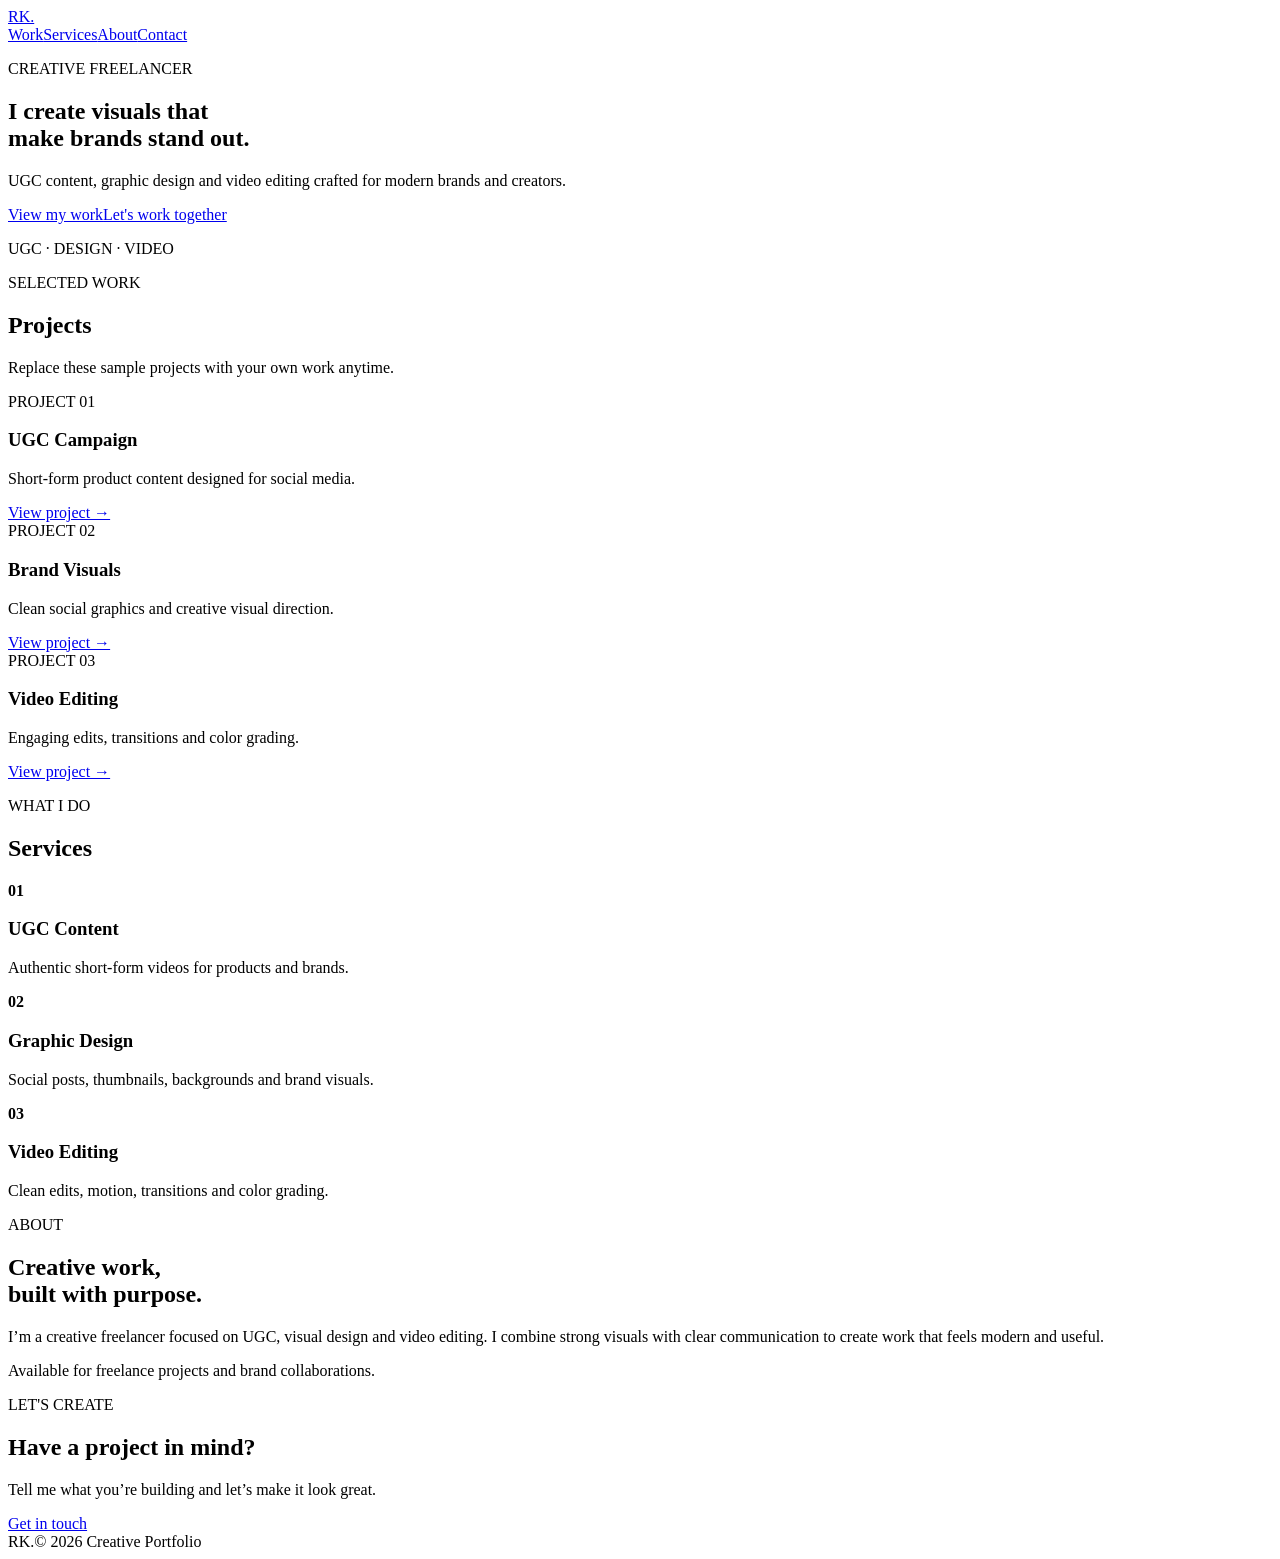
==== index.html @ 1f84d91c "Create professional editable portfolio" ====
<!DOCTYPE html>
<html lang="en">
<head>
<meta charset="UTF-8"><meta name="viewport" content="width=device-width,initial-scale=1.0">
<title>Creative Portfolio</title>
<link rel="stylesheet" href="style.css">
</head>
<body>
<header class="nav"><a class="logo" href="#home">RK.</a><nav><a href="#work">Work</a><a href="#services">Services</a><a href="#about">About</a><a href="#contact">Contact</a></nav></header>
<main>
<section id="home" class="hero"><div><p class="eyebrow">CREATIVE FREELANCER</p><h1>I create visuals that<br><span>make brands stand out.</span></h1><p class="lead">UGC content, graphic design and video editing crafted for modern brands and creators.</p><div class="actions"><a class="btn primary" href="#work">View my work</a><a class="btn secondary" href="#contact">Let's work together</a></div></div><div class="hero-card"><div class="orb"></div><p>UGC · DESIGN · VIDEO</p></div></section>
<section id="work" class="section"><div class="section-head"><div><p class="eyebrow">SELECTED WORK</p><h2>Projects</h2></div><p>Replace these sample projects with your own work anytime.</p></div><div class="projects">
<article class="project"><div class="project-media gradient-one"><span>PROJECT 01</span></div><div class="project-info"><h3>UGC Campaign</h3><p>Short-form product content designed for social media.</p><a href="#contact">View project →</a></div></article>
<article class="project"><div class="project-media gradient-two"><span>PROJECT 02</span></div><div class="project-info"><h3>Brand Visuals</h3><p>Clean social graphics and creative visual direction.</p><a href="#contact">View project →</a></div></article>
<article class="project"><div class="project-media gradient-three"><span>PROJECT 03</span></div><div class="project-info"><h3>Video Editing</h3><p>Engaging edits, transitions and color grading.</p><a href="#contact">View project →</a></div></article>
</div></section>
<section id="services" class="section dark"><p class="eyebrow">WHAT I DO</p><h2>Services</h2><div class="services"><div><b>01</b><h3>UGC Content</h3><p>Authentic short-form videos for products and brands.</p></div><div><b>02</b><h3>Graphic Design</h3><p>Social posts, thumbnails, backgrounds and brand visuals.</p></div><div><b>03</b><h3>Video Editing</h3><p>Clean edits, motion, transitions and color grading.</p></div></div></section>
<section id="about" class="section about"><div><p class="eyebrow">ABOUT</p><h2>Creative work,<br>built with purpose.</h2></div><div><p>I’m a creative freelancer focused on UGC, visual design and video editing. I combine strong visuals with clear communication to create work that feels modern and useful.</p><p class="muted">Available for freelance projects and brand collaborations.</p></div></section>
<section id="contact" class="contact"><p class="eyebrow">LET'S CREATE</p><h2>Have a project in mind?</h2><p>Tell me what you’re building and let’s make it look great.</p><a class="btn primary" href="mailto:your@email.com">Get in touch</a></section>
</main><footer><span>RK.</span><span>© 2026 Creative Portfolio</span></footer>
<script src="script.js"></script>
</body></html>
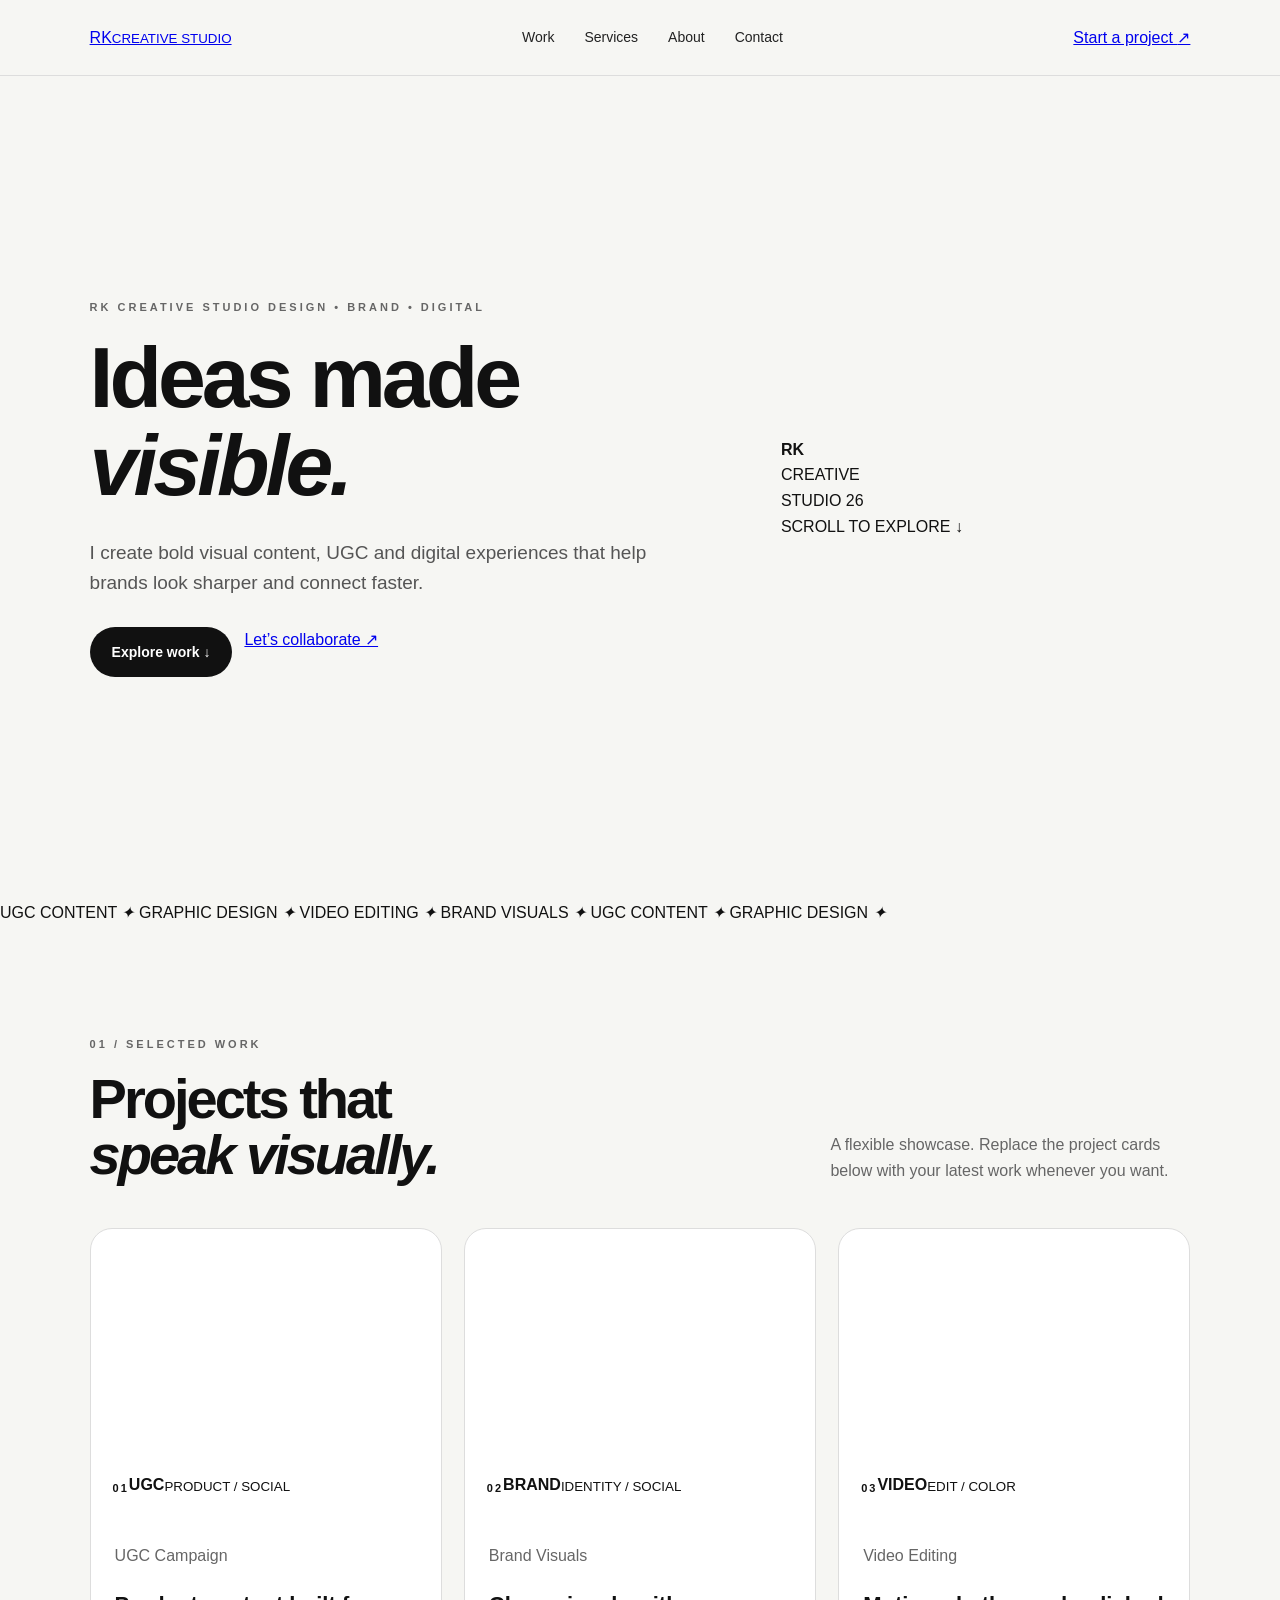
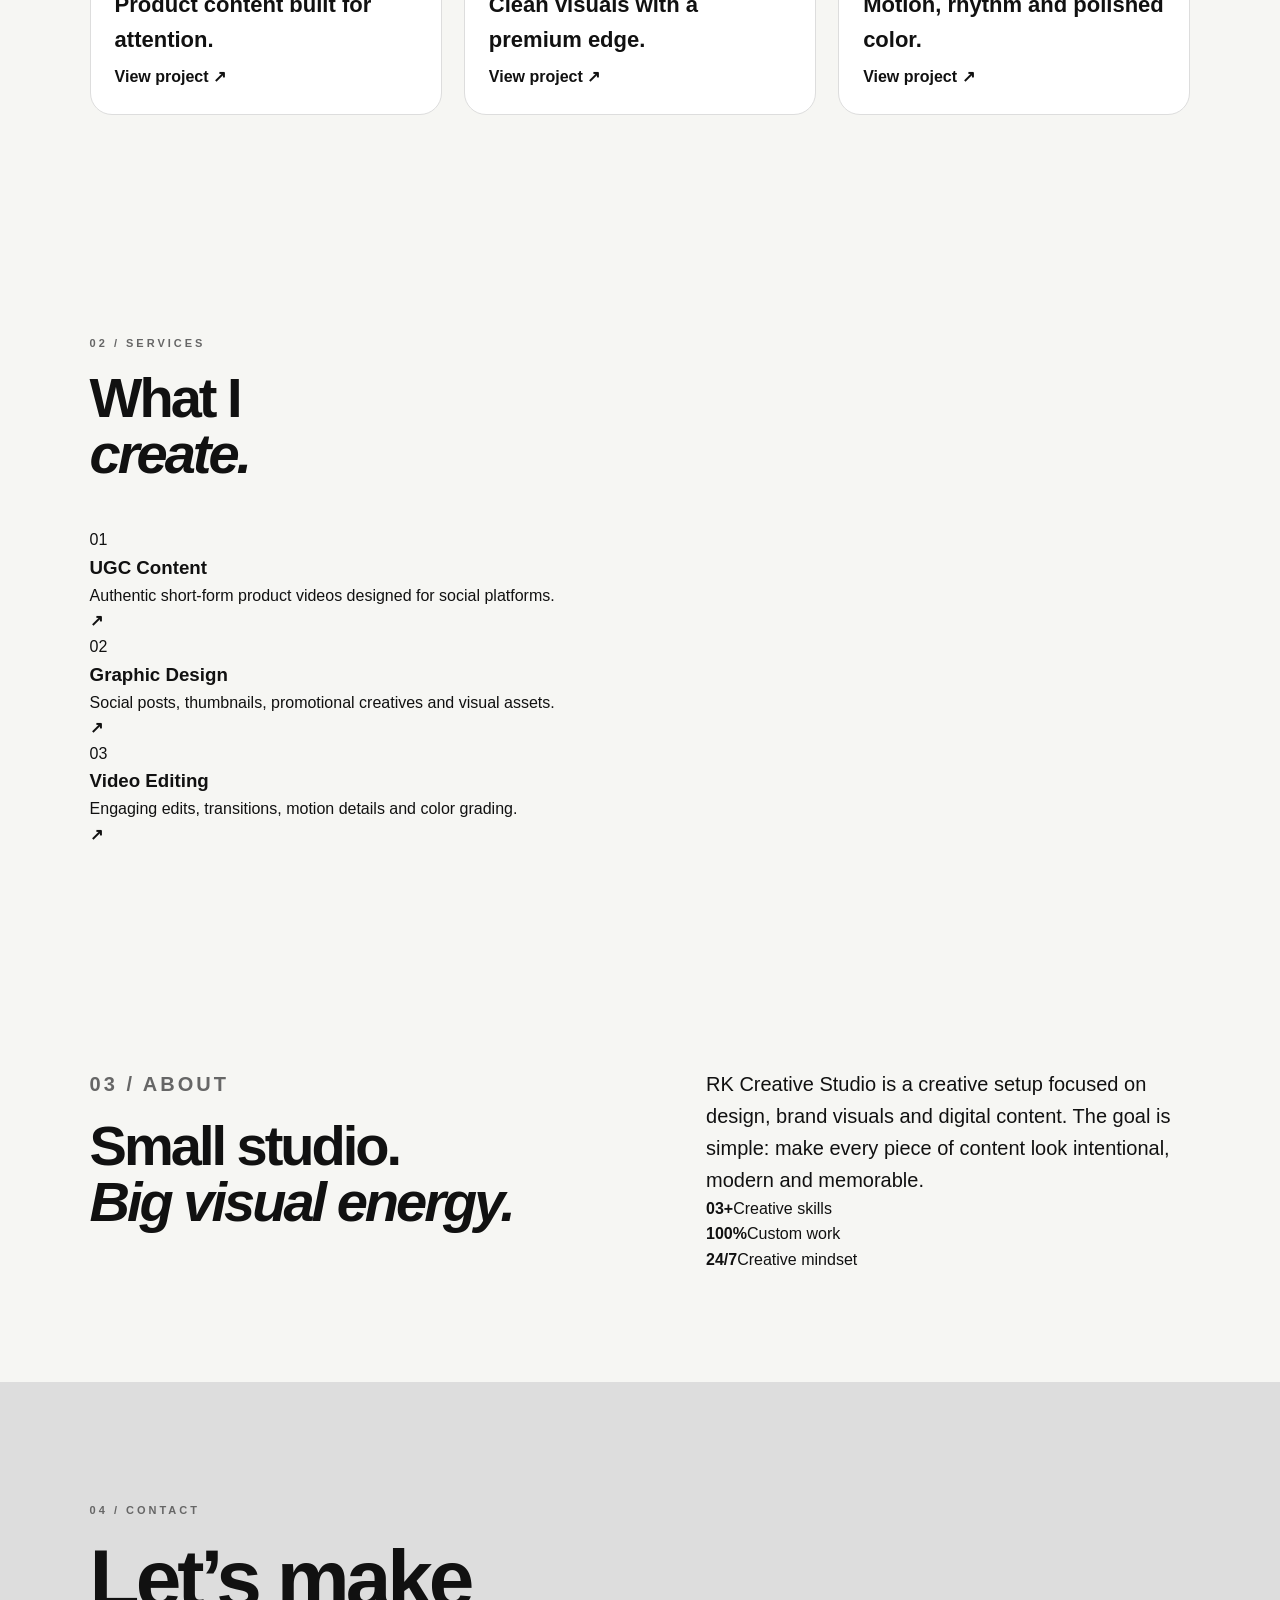
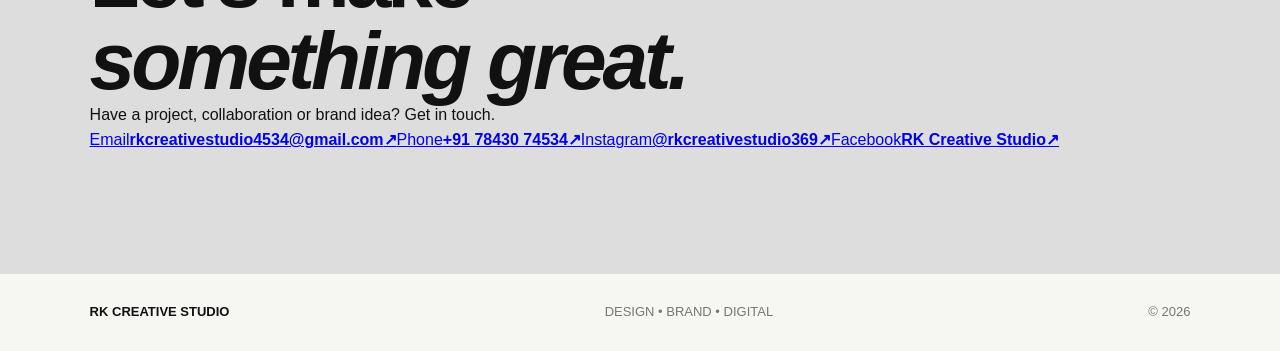
==== commit 5ddc0854: "Build premium RK Creative Studio portfolio" ====
--- a/index.html
+++ b/index.html
@@ -1,22 +1,34 @@
 <!DOCTYPE html>
 <html lang="en">
 <head>
-<meta charset="UTF-8"><meta name="viewport" content="width=device-width,initial-scale=1.0">
-<title>Creative Portfolio</title>
+<meta charset="UTF-8">
+<meta name="viewport" content="width=device-width, initial-scale=1.0">
+<meta name="description" content="RK Creative Studio — Design, Brand & Digital. UGC content, graphic design and video editing.">
+<title>RK Creative Studio — Design • Brand • Digital</title>
+<link rel="preconnect" href="https://fonts.googleapis.com">
+<link rel="preconnect" href="https://fonts.gstatic.com" crossorigin>
+<link href="https://fonts.googleapis.com/css2?family=DM+Mono:wght@400;500&family=Manrope:wght@400;500;600;700;800&display=swap" rel="stylesheet">
 <link rel="stylesheet" href="style.css">
 </head>
 <body>
-<header class="nav"><a class="logo" href="#home">RK.</a><nav><a href="#work">Work</a><a href="#services">Services</a><a href="#about">About</a><a href="#contact">Contact</a></nav></header>
+<div class="noise"></div>
+<header class="nav"><a class="brand" href="#home"><span>RK</span><small>CREATIVE STUDIO</small></a><nav><a href="#work">Work</a><a href="#services">Services</a><a href="#about">About</a><a href="#contact">Contact</a></nav><a class="nav-cta" href="mailto:rkcreativestudio4534@gmail.com">Start a project <span>↗</span></a></header>
 <main>
-<section id="home" class="hero"><div><p class="eyebrow">CREATIVE FREELANCER</p><h1>I create visuals that<br><span>make brands stand out.</span></h1><p class="lead">UGC content, graphic design and video editing crafted for modern brands and creators.</p><div class="actions"><a class="btn primary" href="#work">View my work</a><a class="btn secondary" href="#contact">Let's work together</a></div></div><div class="hero-card"><div class="orb"></div><p>UGC · DESIGN · VIDEO</p></div></section>
-<section id="work" class="section"><div class="section-head"><div><p class="eyebrow">SELECTED WORK</p><h2>Projects</h2></div><p>Replace these sample projects with your own work anytime.</p></div><div class="projects">
-<article class="project"><div class="project-media gradient-one"><span>PROJECT 01</span></div><div class="project-info"><h3>UGC Campaign</h3><p>Short-form product content designed for social media.</p><a href="#contact">View project →</a></div></article>
-<article class="project"><div class="project-media gradient-two"><span>PROJECT 02</span></div><div class="project-info"><h3>Brand Visuals</h3><p>Clean social graphics and creative visual direction.</p><a href="#contact">View project →</a></div></article>
-<article class="project"><div class="project-media gradient-three"><span>PROJECT 03</span></div><div class="project-info"><h3>Video Editing</h3><p>Engaging edits, transitions and color grading.</p><a href="#contact">View project →</a></div></article>
+<section id="home" class="hero">
+<div class="hero-copy"><p class="eyebrow reveal">RK CREATIVE STUDIO <i></i> DESIGN • BRAND • DIGITAL</p><h1 class="reveal">Ideas made<br><em>visible.</em></h1><p class="lead reveal">I create bold visual content, UGC and digital experiences that help brands look sharper and connect faster.</p><div class="actions reveal"><a class="btn primary" href="#work">Explore work <span>↓</span></a><a class="text-link" href="#contact">Let’s collaborate ↗</a></div></div>
+<div class="hero-visual reveal"><div class="halo"></div><div class="rk-mark"><b>R</b><b>K</b></div><div class="hero-label">CREATIVE<br>STUDIO <span>26</span></div><div class="scroll-note">SCROLL TO EXPLORE ↓</div></div>
+</section>
+<section class="marquee" aria-label="Services"><div>UGC CONTENT <i>✦</i> GRAPHIC DESIGN <i>✦</i> VIDEO EDITING <i>✦</i> BRAND VISUALS <i>✦</i> UGC CONTENT <i>✦</i> GRAPHIC DESIGN <i>✦</i></div></section>
+<section id="work" class="section work"><div class="section-head"><div><p class="eyebrow">01 / SELECTED WORK</p><h2>Projects that<br><em>speak visually.</em></h2></div><p class="section-note">A flexible showcase. Replace the project cards below with your latest work whenever you want.</p></div>
+<div class="projects">
+<article class="project"><div class="project-media media-one"><span>01</span><strong>UGC</strong><small>PRODUCT / SOCIAL</small></div><div class="project-info"><div><p>UGC Campaign</p><h3>Product content built for attention.</h3></div><a href="#contact">View project ↗</a></div></article>
+<article class="project"><div class="project-media media-two"><span>02</span><strong>BRAND</strong><small>IDENTITY / SOCIAL</small></div><div class="project-info"><div><p>Brand Visuals</p><h3>Clean visuals with a premium edge.</h3></div><a href="#contact">View project ↗</a></div></article>
+<article class="project"><div class="project-media media-three"><span>03</span><strong>VIDEO</strong><small>EDIT / COLOR</small></div><div class="project-info"><div><p>Video Editing</p><h3>Motion, rhythm and polished color.</h3></div><a href="#contact">View project ↗</a></div></article>
 </div></section>
-<section id="services" class="section dark"><p class="eyebrow">WHAT I DO</p><h2>Services</h2><div class="services"><div><b>01</b><h3>UGC Content</h3><p>Authentic short-form videos for products and brands.</p></div><div><b>02</b><h3>Graphic Design</h3><p>Social posts, thumbnails, backgrounds and brand visuals.</p></div><div><b>03</b><h3>Video Editing</h3><p>Clean edits, motion, transitions and color grading.</p></div></div></section>
-<section id="about" class="section about"><div><p class="eyebrow">ABOUT</p><h2>Creative work,<br>built with purpose.</h2></div><div><p>I’m a creative freelancer focused on UGC, visual design and video editing. I combine strong visuals with clear communication to create work that feels modern and useful.</p><p class="muted">Available for freelance projects and brand collaborations.</p></div></section>
-<section id="contact" class="contact"><p class="eyebrow">LET'S CREATE</p><h2>Have a project in mind?</h2><p>Tell me what you’re building and let’s make it look great.</p><a class="btn primary" href="mailto:your@email.com">Get in touch</a></section>
-</main><footer><span>RK.</span><span>© 2026 Creative Portfolio</span></footer>
+<section id="services" class="section services-section"><div class="section-head"><div><p class="eyebrow">02 / SERVICES</p><h2>What I<br><em>create.</em></h2></div></div><div class="service-list"><div class="service"><span>01</span><div><h3>UGC Content</h3><p>Authentic short-form product videos designed for social platforms.</p></div><b>↗</b></div><div class="service"><span>02</span><div><h3>Graphic Design</h3><p>Social posts, thumbnails, promotional creatives and visual assets.</p></div><b>↗</b></div><div class="service"><span>03</span><div><h3>Video Editing</h3><p>Engaging edits, transitions, motion details and color grading.</p></div><b>↗</b></div></div></section>
+<section id="about" class="section about"><div><p class="eyebrow">03 / ABOUT</p><h2>Small studio.<br><em>Big visual energy.</em></h2></div><div class="about-copy"><p>RK Creative Studio is a creative setup focused on design, brand visuals and digital content. The goal is simple: make every piece of content look intentional, modern and memorable.</p><div class="stats"><div><strong>03+</strong><span>Creative skills</span></div><div><strong>100%</strong><span>Custom work</span></div><div><strong>24/7</strong><span>Creative mindset</span></div></div></div></section>
+<section id="contact" class="contact"><div><p class="eyebrow">04 / CONTACT</p><h2>Let’s make<br><em>something great.</em></h2><p>Have a project, collaboration or brand idea? Get in touch.</p></div><div class="contact-card"><a href="mailto:rkcreativestudio4534@gmail.com"><span>Email</span><strong>rkcreativestudio4534@gmail.com</strong><b>↗</b></a><a href="tel:+917843074534"><span>Phone</span><strong>+91 78430 74534</strong><b>↗</b></a><a href="https://www.instagram.com/rkcreativestudio369" target="_blank" rel="noopener"><span>Instagram</span><strong>@rkcreativestudio369</strong><b>↗</b></a><a href="https://www.facebook.com/share/19j7DLjvDq/" target="_blank" rel="noopener"><span>Facebook</span><strong>RK Creative Studio</strong><b>↗</b></a></div></section>
+</main>
+<footer><span class="brand"><b>RK</b> CREATIVE STUDIO</span><span>DESIGN • BRAND • DIGITAL</span><span>© 2026</span></footer>
 <script src="script.js"></script>
 </body></html>
--- a/style.css
+++ b/style.css
@@ -0,0 +1 @@
+*{box-sizing:border-box;margin:0;padding:0}html{scroll-behavior:smooth}body{font-family:Inter,Arial,sans-serif;background:#f6f6f3;color:#111;line-height:1.6}.nav{height:76px;padding:0 7%;display:flex;align-items:center;justify-content:space-between;border-bottom:1px solid #ddd;position:sticky;top:0;background:#f6f6f3eF;backdrop-filter:blur(12px);z-index:10}.logo{font-size:28px;font-weight:900;color:#111;text-decoration:none}.nav nav{display:flex;gap:30px}.nav nav a{color:#222;text-decoration:none;font-size:14px}.hero{min-height:calc(100vh - 76px);padding:8% 7%;display:grid;grid-template-columns:1.2fr .8fr;gap:7%;align-items:center}.eyebrow{font-size:11px;letter-spacing:3px;font-weight:800;margin-bottom:18px;color:#666}.hero h1{font-size:clamp(48px,7vw,86px);line-height:1.02;letter-spacing:-4px;max-width:850px}.hero h1 span{color:#777}.lead{font-size:19px;color:#555;max-width:620px;margin:28px 0}.actions{display:flex;gap:12px;flex-wrap:wrap}.btn{display:inline-block;padding:14px 22px;border-radius:999px;text-decoration:none;font-weight:700;font-size:14px}.primary{background:#111;color:#fff}.secondary{border:1px solid #bbb;color:#111}.hero-card{height:420px;border-radius:28px;background:#111;display:flex;flex-direction:column;justify-content:flex-end;padding:28px;color:#fff;overflow:hidden;position:relative}.hero-card p{position:relative;z-index:2;font-size:12px;letter-spacing:2px}.orb{position:absolute;width:300px;height:300px;border-radius:50%;top:40px;left:50%;transform:translateX(-50%);background:linear-gradient(135deg,#fff,#777);filter:blur(1px)}.section{padding:110px 7%}.section-head{display:flex;justify-content:space-between;gap:40px;align-items:end;margin-bottom:45px}.section-head p:last-child{max-width:360px;color:#666}.section h2{font-size:56px;line-height:1;letter-spacing:-3px}.projects{display:grid;grid-template-columns:repeat(3,1fr);gap:22px}.project{background:#fff;border:1px solid #ddd;border-radius:22px;overflow:hidden}.project-media{height:290px;padding:22px;display:flex;align-items:flex-end}.project-media span{font-size:11px;letter-spacing:2px;font-weight:800}.gradient-one{background:linear-gradient(135deg,#ddd,#777)}.gradient-two{background:linear-gradient(135deg,#222,#aaa)}.gradient-three{background:linear-gradient(135deg,#eee,#333)}.project-info{padding:24px}.project-info h3{font-size:22px;margin-bottom:7px}.project-info p{color:#666;margin-bottom:18px}.project-info a{color:#111;font-weight:700;text-decoration:none}.dark{background:#111;color:#fff}.dark .eyebrow{color:#999}.services{display:grid;grid-template-columns:repeat(3,1fr);margin-top:55px;border-top:1px solid #333}.services>div{padding:32px 25px 10px 0;border-right:1px solid #333;margin-right:25px}.services>div:last-child{border:0}.services b{font-size:12px;color:#888}.services h3{font-size:25px;margin:45px 0 10px}.services p{color:#aaa;max-width:300px}.about{display:grid;grid-template-columns:1fr 1fr;gap:12%;align-items:start}.about p{font-size:20px;max-width:600px}.about .muted{font-size:15px;color:#777;margin-top:20px}.contact{padding:120px 7%;background:#ddd}.contact h2{font-size:clamp(45px,7vw,82px);line-height:1;letter-spacing:-4px;max-width:800px}.contact>p:not(.eyebrow){color:#555;margin:22px 0 30px;font-size:18px}footer{padding:28px 7%;display:flex;justify-content:space-between;color:#777;font-size:13px;border-top:1px solid #ddd}footer span:first-child{font-weight:900;color:#111}@media(max-width:800px){.nav{padding:0 5%}.nav nav{gap:13px}.nav nav a:nth-child(3){display:none}.hero,.about{grid-template-columns:1fr}.hero{padding:70px 5%;min-height:auto}.hero h1{letter-spacing:-2px}.hero-card{height:300px}.section{padding:75px 5%}.section-head{display:block}.section-head>p{margin-top:20px}.projects,.services{grid-template-columns:1fr}.services>div{border-right:0;border-bottom:1px solid #333;padding:30px 0;margin:0}.contact{padding:80px 5%}footer{padding:25px 5%}}
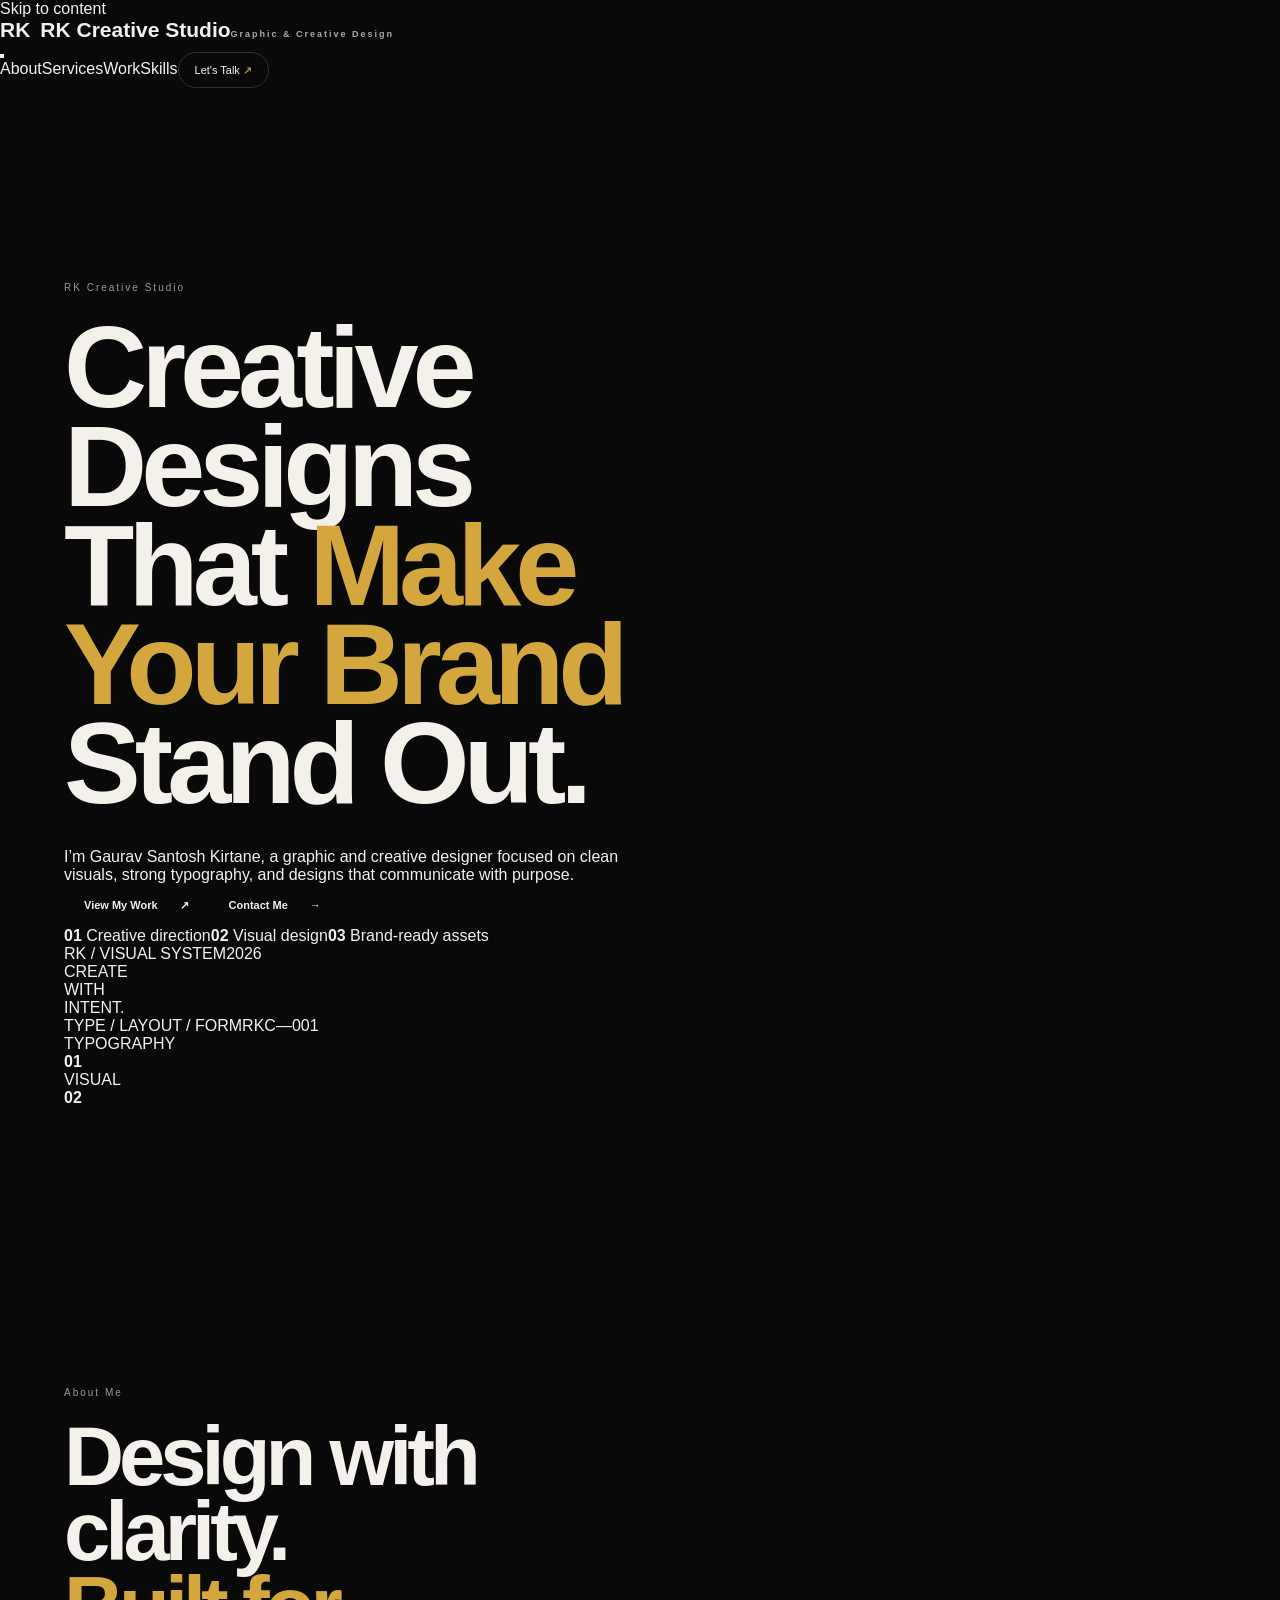
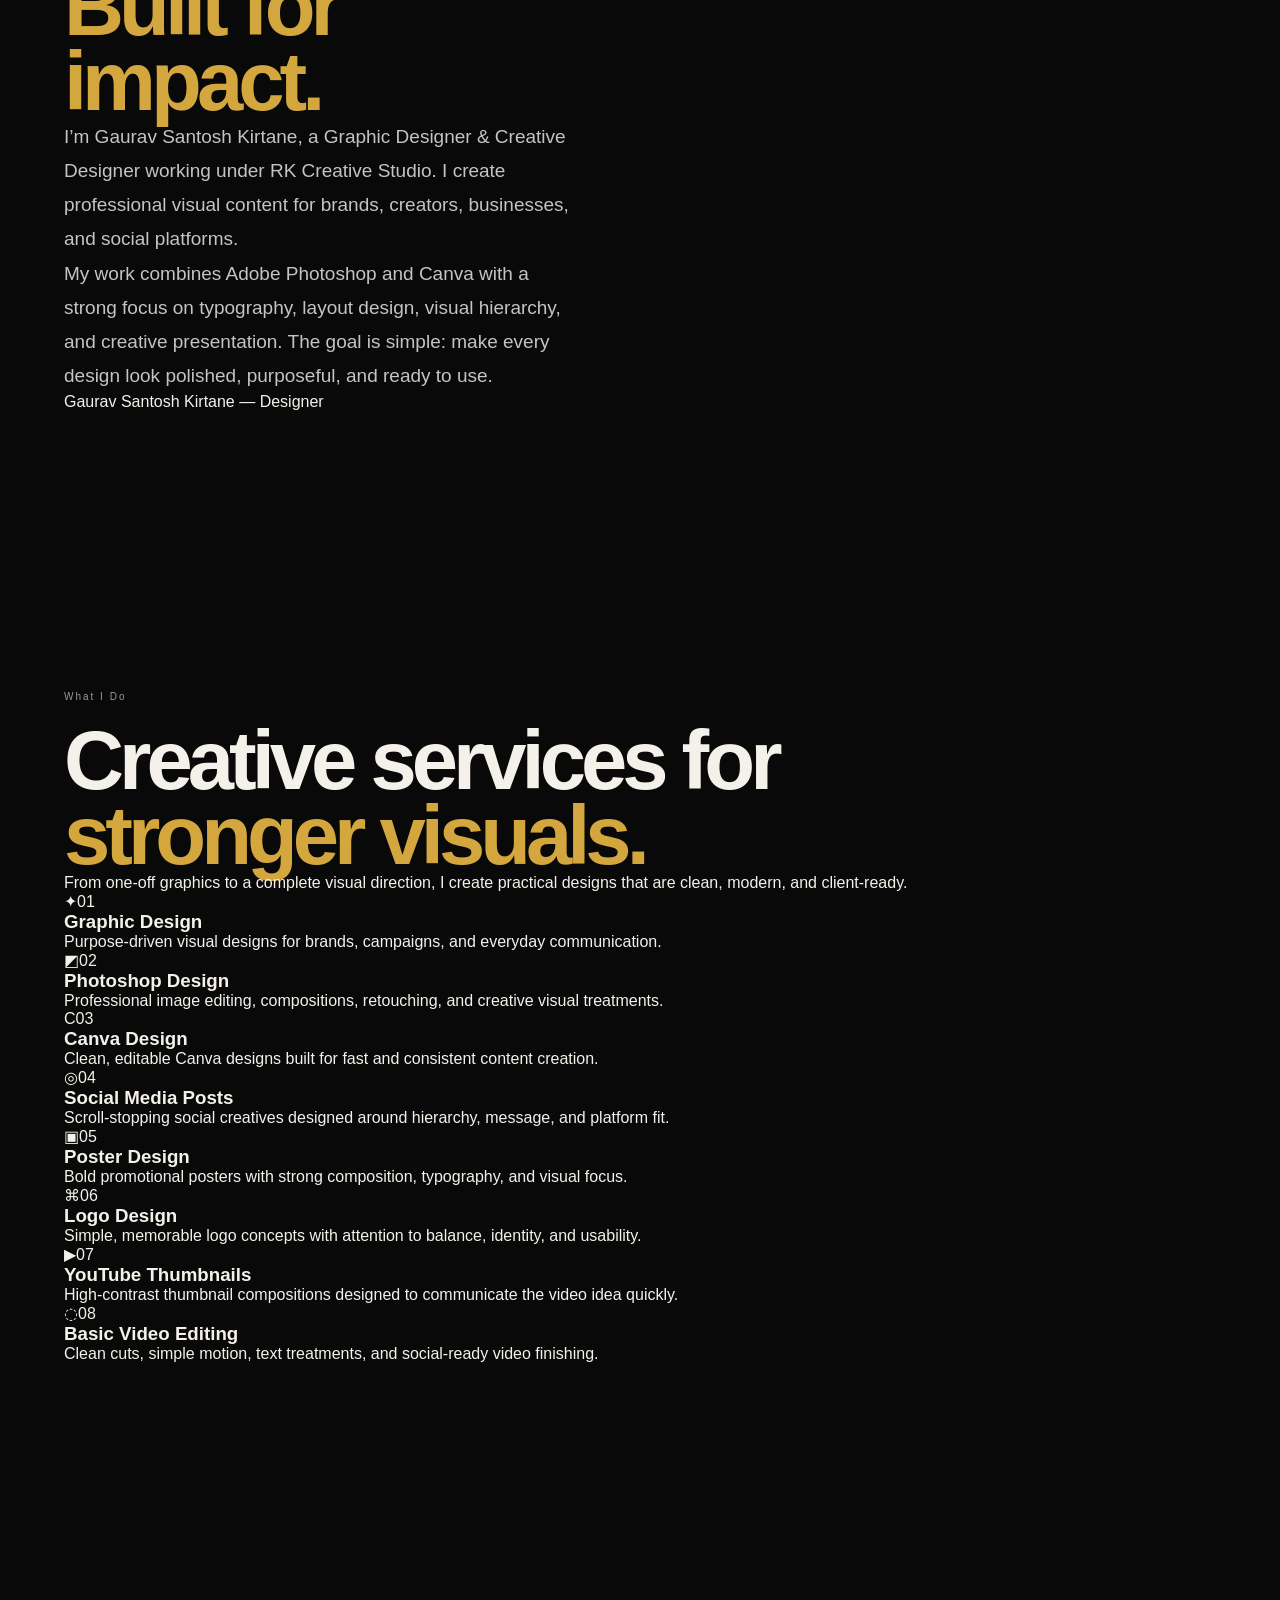
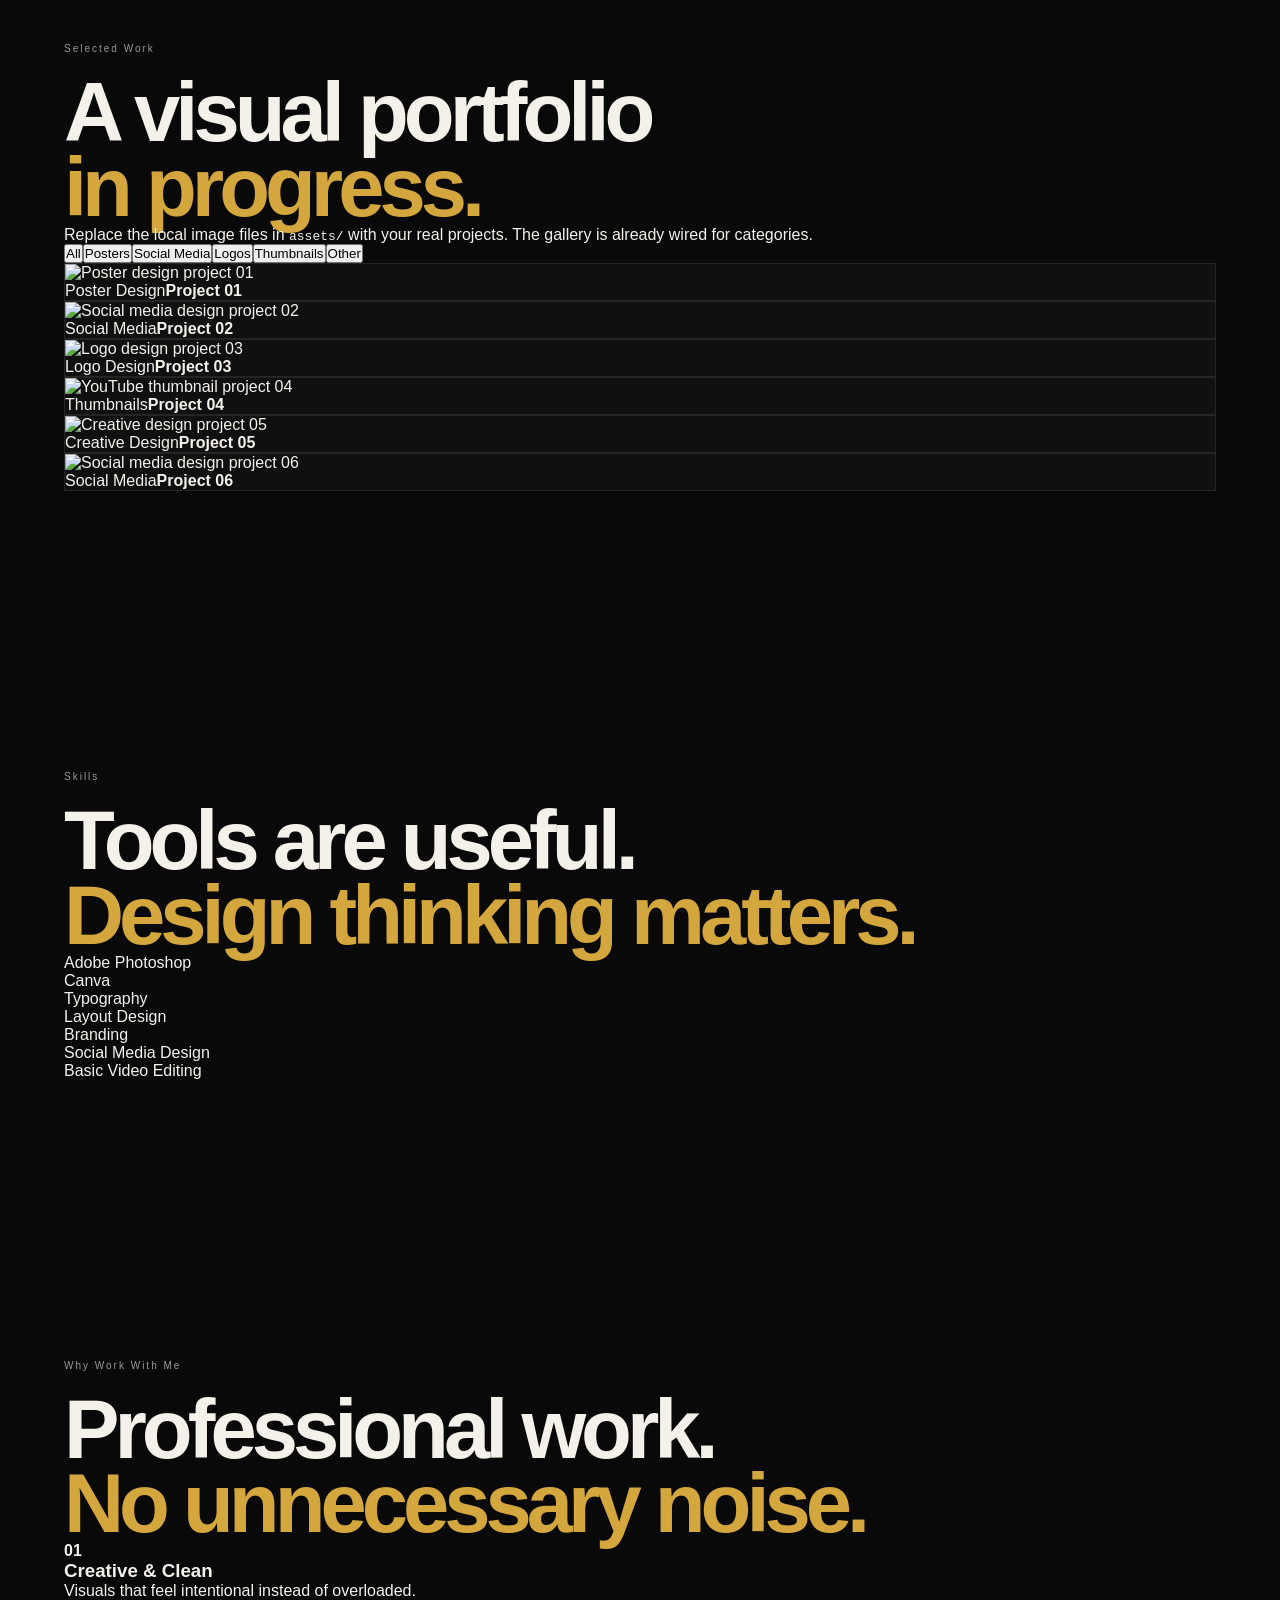
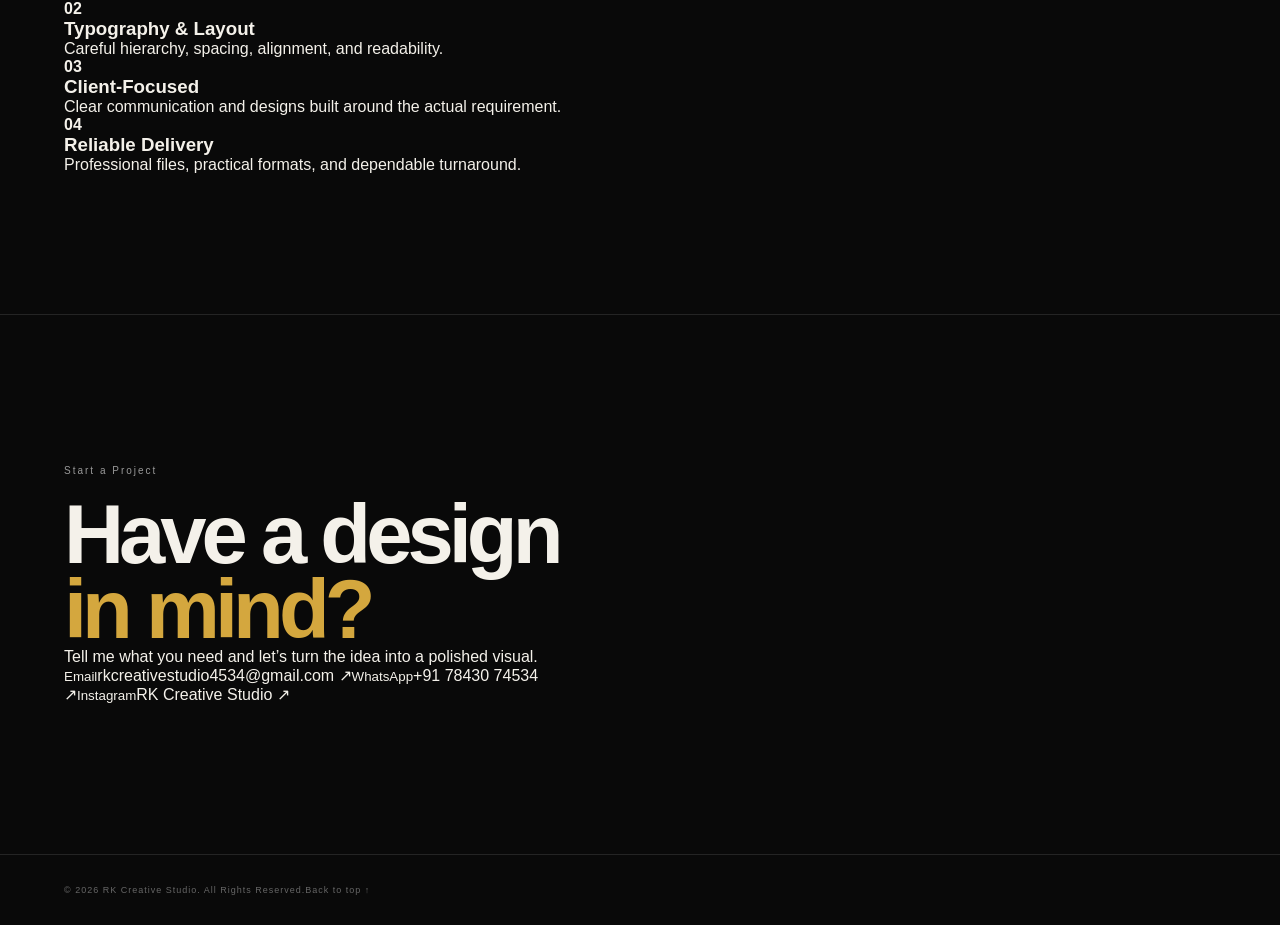
==== commit 49845a9a: "Replace portfolio with RK Creative Studio premium design" ====
--- a/index.html
+++ b/index.html
@@ -1,34 +1,46 @@
-<!DOCTYPE html>
+<!doctype html>
 <html lang="en">
 <head>
-<meta charset="UTF-8">
-<meta name="viewport" content="width=device-width, initial-scale=1.0">
-<meta name="description" content="RK Creative Studio — Design, Brand & Digital. UGC content, graphic design and video editing.">
-<title>RK Creative Studio — Design • Brand • Digital</title>
-<link rel="preconnect" href="https://fonts.googleapis.com">
-<link rel="preconnect" href="https://fonts.gstatic.com" crossorigin>
-<link href="https://fonts.googleapis.com/css2?family=DM+Mono:wght@400;500&family=Manrope:wght@400;500;600;700;800&display=swap" rel="stylesheet">
-<link rel="stylesheet" href="style.css">
+  <meta charset="utf-8">
+  <meta name="viewport" content="width=device-width, initial-scale=1">
+  <meta name="description" content="RK Creative Studio — premium graphic design, Photoshop, Canva, social media, poster, logo and thumbnail design by Gaurav Santosh Kirtane.">
+  <meta name="theme-color" content="#080b12">
+  <title>RK Creative Studio | Gaurav Santosh Kirtane</title>
+  <link rel="stylesheet" href="style.css">
 </head>
 <body>
-<div class="noise"></div>
-<header class="nav"><a class="brand" href="#home"><span>RK</span><small>CREATIVE STUDIO</small></a><nav><a href="#work">Work</a><a href="#services">Services</a><a href="#about">About</a><a href="#contact">Contact</a></nav><a class="nav-cta" href="mailto:rkcreativestudio4534@gmail.com">Start a project <span>↗</span></a></header>
-<main>
-<section id="home" class="hero">
-<div class="hero-copy"><p class="eyebrow reveal">RK CREATIVE STUDIO <i></i> DESIGN • BRAND • DIGITAL</p><h1 class="reveal">Ideas made<br><em>visible.</em></h1><p class="lead reveal">I create bold visual content, UGC and digital experiences that help brands look sharper and connect faster.</p><div class="actions reveal"><a class="btn primary" href="#work">Explore work <span>↓</span></a><a class="text-link" href="#contact">Let’s collaborate ↗</a></div></div>
-<div class="hero-visual reveal"><div class="halo"></div><div class="rk-mark"><b>R</b><b>K</b></div><div class="hero-label">CREATIVE<br>STUDIO <span>26</span></div><div class="scroll-note">SCROLL TO EXPLORE ↓</div></div>
-</section>
-<section class="marquee" aria-label="Services"><div>UGC CONTENT <i>✦</i> GRAPHIC DESIGN <i>✦</i> VIDEO EDITING <i>✦</i> BRAND VISUALS <i>✦</i> UGC CONTENT <i>✦</i> GRAPHIC DESIGN <i>✦</i></div></section>
-<section id="work" class="section work"><div class="section-head"><div><p class="eyebrow">01 / SELECTED WORK</p><h2>Projects that<br><em>speak visually.</em></h2></div><p class="section-note">A flexible showcase. Replace the project cards below with your latest work whenever you want.</p></div>
-<div class="projects">
-<article class="project"><div class="project-media media-one"><span>01</span><strong>UGC</strong><small>PRODUCT / SOCIAL</small></div><div class="project-info"><div><p>UGC Campaign</p><h3>Product content built for attention.</h3></div><a href="#contact">View project ↗</a></div></article>
-<article class="project"><div class="project-media media-two"><span>02</span><strong>BRAND</strong><small>IDENTITY / SOCIAL</small></div><div class="project-info"><div><p>Brand Visuals</p><h3>Clean visuals with a premium edge.</h3></div><a href="#contact">View project ↗</a></div></article>
-<article class="project"><div class="project-media media-three"><span>03</span><strong>VIDEO</strong><small>EDIT / COLOR</small></div><div class="project-info"><div><p>Video Editing</p><h3>Motion, rhythm and polished color.</h3></div><a href="#contact">View project ↗</a></div></article>
+<a class="skip-link" href="#main">Skip to content</a>
+<header class="site-header" id="top"><nav class="navbar container" aria-label="Primary navigation">
+<a class="brand" href="#top" aria-label="RK Creative Studio home"><span class="brand-mark">RK</span><span class="brand-copy"><strong>RK Creative Studio</strong><small>Graphic &amp; Creative Design</small></span></a>
+<button class="menu-toggle" type="button" aria-expanded="false" aria-controls="nav-links" aria-label="Open navigation"><span></span><span></span><span></span></button>
+<div class="nav-links" id="nav-links"><a href="#about">About</a><a href="#services">Services</a><a href="#portfolio">Work</a><a href="#skills">Skills</a><a href="#contact" class="nav-cta">Let's Talk <span>↗</span></a></div>
+</nav></header>
+<main id="main">
+<section class="hero section"><div class="hero-orb orb-one"></div><div class="hero-orb orb-two"></div><div class="container hero-grid">
+<div class="hero-copy reveal"><p class="eyebrow"><span></span> RK Creative Studio</p><h1>Creative Designs That <em>Make Your Brand</em> Stand Out.</h1><p class="hero-text">I’m Gaurav Santosh Kirtane, a graphic and creative designer focused on clean visuals, strong typography, and designs that communicate with purpose.</p><div class="hero-actions"><a class="btn btn-primary" href="#portfolio">View My Work <span>↗</span></a><a class="btn btn-ghost" href="#contact">Contact Me <span>→</span></a></div><div class="hero-meta"><span><b>01</b> Creative direction</span><span><b>02</b> Visual design</span><span><b>03</b> Brand-ready assets</span></div></div>
+<div class="hero-art reveal" aria-label="Abstract graphic design visual"><div class="design-board"><div class="board-top"><span>RK / VISUAL SYSTEM</span><span>2026</span></div><div class="board-main"><div class="ring ring-one"></div><div class="ring ring-two"></div><div class="blue-block"></div><div class="gold-line"></div><div class="board-type">CREATE<br><span>WITH</span><br>INTENT.</div></div><div class="board-bottom"><span>TYPE / LAYOUT / FORM</span><span>RKC—001</span></div></div><div class="floating-card card-a">TYPOGRAPHY<br><strong>01</strong></div><div class="floating-card card-b">VISUAL<br><strong>02</strong></div></div>
 </div></section>
-<section id="services" class="section services-section"><div class="section-head"><div><p class="eyebrow">02 / SERVICES</p><h2>What I<br><em>create.</em></h2></div></div><div class="service-list"><div class="service"><span>01</span><div><h3>UGC Content</h3><p>Authentic short-form product videos designed for social platforms.</p></div><b>↗</b></div><div class="service"><span>02</span><div><h3>Graphic Design</h3><p>Social posts, thumbnails, promotional creatives and visual assets.</p></div><b>↗</b></div><div class="service"><span>03</span><div><h3>Video Editing</h3><p>Engaging edits, transitions, motion details and color grading.</p></div><b>↗</b></div></div></section>
-<section id="about" class="section about"><div><p class="eyebrow">03 / ABOUT</p><h2>Small studio.<br><em>Big visual energy.</em></h2></div><div class="about-copy"><p>RK Creative Studio is a creative setup focused on design, brand visuals and digital content. The goal is simple: make every piece of content look intentional, modern and memorable.</p><div class="stats"><div><strong>03+</strong><span>Creative skills</span></div><div><strong>100%</strong><span>Custom work</span></div><div><strong>24/7</strong><span>Creative mindset</span></div></div></div></section>
-<section id="contact" class="contact"><div><p class="eyebrow">04 / CONTACT</p><h2>Let’s make<br><em>something great.</em></h2><p>Have a project, collaboration or brand idea? Get in touch.</p></div><div class="contact-card"><a href="mailto:rkcreativestudio4534@gmail.com"><span>Email</span><strong>rkcreativestudio4534@gmail.com</strong><b>↗</b></a><a href="tel:+917843074534"><span>Phone</span><strong>+91 78430 74534</strong><b>↗</b></a><a href="https://www.instagram.com/rkcreativestudio369" target="_blank" rel="noopener"><span>Instagram</span><strong>@rkcreativestudio369</strong><b>↗</b></a><a href="https://www.facebook.com/share/19j7DLjvDq/" target="_blank" rel="noopener"><span>Facebook</span><strong>RK Creative Studio</strong><b>↗</b></a></div></section>
-</main>
-<footer><span class="brand"><b>RK</b> CREATIVE STUDIO</span><span>DESIGN • BRAND • DIGITAL</span><span>© 2026</span></footer>
-<script src="script.js"></script>
+<section class="about section section-dark" id="about"><div class="container two-col"><div class="section-intro reveal"><p class="eyebrow"><span></span> About Me</p><h2>Design with clarity.<br><em>Built for impact.</em></h2></div><div class="about-copy reveal"><p>I’m Gaurav Santosh Kirtane, a Graphic Designer &amp; Creative Designer working under RK Creative Studio. I create professional visual content for brands, creators, businesses, and social platforms.</p><p>My work combines Adobe Photoshop and Canva with a strong focus on typography, layout design, visual hierarchy, and creative presentation. The goal is simple: make every design look polished, purposeful, and ready to use.</p><div class="signature">Gaurav Santosh Kirtane <span>— Designer</span></div></div></div></section>
+<section class="services section" id="services"><div class="container"><div class="section-heading reveal"><div><p class="eyebrow"><span></span> What I Do</p><h2>Creative services for<br><em>stronger visuals.</em></h2></div><p>From one-off graphics to a complete visual direction, I create practical designs that are clean, modern, and client-ready.</p></div><div class="service-grid">
+<article class="service-card reveal"><span class="service-icon">✦</span><span class="service-no">01</span><h3>Graphic Design</h3><p>Purpose-driven visual designs for brands, campaigns, and everyday communication.</p></article>
+<article class="service-card reveal"><span class="service-icon">◩</span><span class="service-no">02</span><h3>Photoshop Design</h3><p>Professional image editing, compositions, retouching, and creative visual treatments.</p></article>
+<article class="service-card reveal"><span class="service-icon">C</span><span class="service-no">03</span><h3>Canva Design</h3><p>Clean, editable Canva designs built for fast and consistent content creation.</p></article>
+<article class="service-card reveal"><span class="service-icon">◎</span><span class="service-no">04</span><h3>Social Media Posts</h3><p>Scroll-stopping social creatives designed around hierarchy, message, and platform fit.</p></article>
+<article class="service-card reveal"><span class="service-icon">▣</span><span class="service-no">05</span><h3>Poster Design</h3><p>Bold promotional posters with strong composition, typography, and visual focus.</p></article>
+<article class="service-card reveal"><span class="service-icon">⌘</span><span class="service-no">06</span><h3>Logo Design</h3><p>Simple, memorable logo concepts with attention to balance, identity, and usability.</p></article>
+<article class="service-card reveal"><span class="service-icon">▶</span><span class="service-no">07</span><h3>YouTube Thumbnails</h3><p>High-contrast thumbnail compositions designed to communicate the video idea quickly.</p></article>
+<article class="service-card reveal"><span class="service-icon">◌</span><span class="service-no">08</span><h3>Basic Video Editing</h3><p>Clean cuts, simple motion, text treatments, and social-ready video finishing.</p></article>
+</div></div></section>
+<section class="portfolio section section-dark" id="portfolio"><div class="container"><div class="section-heading reveal"><div><p class="eyebrow"><span></span> Selected Work</p><h2>A visual portfolio<br><em>in progress.</em></h2></div><p>Replace the local image files in <code>assets/</code> with your real projects. The gallery is already wired for categories.</p></div><div class="filters" role="group" aria-label="Portfolio filters"><button class="filter active" data-filter="all">All</button><button class="filter" data-filter="posters">Posters</button><button class="filter" data-filter="social">Social Media</button><button class="filter" data-filter="logos">Logos</button><button class="filter" data-filter="thumbnails">Thumbnails</button><button class="filter" data-filter="other">Other</button></div><div class="portfolio-grid">
+<article class="project project-large reveal" data-category="posters"><img src="assets/project-01.jpg" alt="Poster design project 01" loading="lazy"><div class="project-overlay"><span>Poster Design</span><strong>Project 01</strong></div></article>
+<article class="project reveal" data-category="social"><img src="assets/project-02.jpg" alt="Social media design project 02" loading="lazy"><div class="project-overlay"><span>Social Media</span><strong>Project 02</strong></div></article>
+<article class="project reveal" data-category="logos"><img src="assets/project-03.jpg" alt="Logo design project 03" loading="lazy"><div class="project-overlay"><span>Logo Design</span><strong>Project 03</strong></div></article>
+<article class="project reveal" data-category="thumbnails"><img src="assets/project-04.jpg" alt="YouTube thumbnail project 04" loading="lazy"><div class="project-overlay"><span>Thumbnails</span><strong>Project 04</strong></div></article>
+<article class="project project-wide reveal" data-category="other"><img src="assets/project-05.jpg" alt="Creative design project 05" loading="lazy"><div class="project-overlay"><span>Creative Design</span><strong>Project 05</strong></div></article>
+<article class="project reveal" data-category="social"><img src="assets/project-06.jpg" alt="Social media design project 06" loading="lazy"><div class="project-overlay"><span>Social Media</span><strong>Project 06</strong></div></article>
+</div></div></section>
+<section class="skills section" id="skills"><div class="container two-col skills-layout"><div class="section-intro reveal"><p class="eyebrow"><span></span> Skills</p><h2>Tools are useful.<br><em>Design thinking matters.</em></h2></div><div class="skills-list reveal"><div class="skill"><span>Adobe Photoshop</span><i><b></b></i></div><div class="skill"><span>Canva</span><i><b></b></i></div><div class="skill"><span>Typography</span><i><b></b></i></div><div class="skill"><span>Layout Design</span><i><b></b></i></div><div class="skill"><span>Branding</span><i><b></b></i></div><div class="skill"><span>Social Media Design</span><i><b></b></i></div><div class="skill"><span>Basic Video Editing</span><i><b></b></i></div></div></div></section>
+<section class="why section section-dark"><div class="container"><div class="section-heading reveal"><div><p class="eyebrow"><span></span> Why Work With Me</p><h2>Professional work.<br><em>No unnecessary noise.</em></h2></div></div><div class="why-grid"><div class="why-item reveal"><strong>01</strong><h3>Creative &amp; Clean</h3><p>Visuals that feel intentional instead of overloaded.</p></div><div class="why-item reveal"><strong>02</strong><h3>Typography &amp; Layout</h3><p>Careful hierarchy, spacing, alignment, and readability.</p></div><div class="why-item reveal"><strong>03</strong><h3>Client-Focused</h3><p>Clear communication and designs built around the actual requirement.</p></div><div class="why-item reveal"><strong>04</strong><h3>Reliable Delivery</h3><p>Professional files, practical formats, and dependable turnaround.</p></div></div></div></section>
+<section class="contact section" id="contact"><div class="container contact-box reveal"><div><p class="eyebrow"><span></span> Start a Project</p><h2>Have a design<br><em>in mind?</em></h2><p>Tell me what you need and let’s turn the idea into a polished visual.</p></div><div class="contact-actions"><a class="contact-link" href="mailto:rkcreativestudio4534@gmail.com"><small>Email</small><span>rkcreativestudio4534@gmail.com ↗</span></a><a class="contact-link" href="https://wa.me/917843074534" target="_blank" rel="noopener"><small>WhatsApp</small><span>+91 78430 74534 ↗</span></a><a class="contact-link" href="https://www.instagram.com/rkcreativestudio69/" target="_blank" rel="noopener"><small>Instagram</small><span>RK Creative Studio ↗</span></a></div></div></section>
+</main><footer class="footer"><div class="container footer-inner"><span>© 2026 RK Creative Studio. All Rights Reserved.</span><a href="#top">Back to top ↑</a></div></footer><script src="script.js"></script>
 </body></html>
--- a/style.css
+++ b/style.css
@@ -1 +1 @@
-*{box-sizing:border-box;margin:0;padding:0}html{scroll-behavior:smooth}body{font-family:Inter,Arial,sans-serif;background:#f6f6f3;color:#111;line-height:1.6}.nav{height:76px;padding:0 7%;display:flex;align-items:center;justify-content:space-between;border-bottom:1px solid #ddd;position:sticky;top:0;background:#f6f6f3eF;backdrop-filter:blur(12px);z-index:10}.logo{font-size:28px;font-weight:900;color:#111;text-decoration:none}.nav nav{display:flex;gap:30px}.nav nav a{color:#222;text-decoration:none;font-size:14px}.hero{min-height:calc(100vh - 76px);padding:8% 7%;display:grid;grid-template-columns:1.2fr .8fr;gap:7%;align-items:center}.eyebrow{font-size:11px;letter-spacing:3px;font-weight:800;margin-bottom:18px;color:#666}.hero h1{font-size:clamp(48px,7vw,86px);line-height:1.02;letter-spacing:-4px;max-width:850px}.hero h1 span{color:#777}.lead{font-size:19px;color:#555;max-width:620px;margin:28px 0}.actions{display:flex;gap:12px;flex-wrap:wrap}.btn{display:inline-block;padding:14px 22px;border-radius:999px;text-decoration:none;font-weight:700;font-size:14px}.primary{background:#111;color:#fff}.secondary{border:1px solid #bbb;color:#111}.hero-card{height:420px;border-radius:28px;background:#111;display:flex;flex-direction:column;justify-content:flex-end;padding:28px;color:#fff;overflow:hidden;position:relative}.hero-card p{position:relative;z-index:2;font-size:12px;letter-spacing:2px}.orb{position:absolute;width:300px;height:300px;border-radius:50%;top:40px;left:50%;transform:translateX(-50%);background:linear-gradient(135deg,#fff,#777);filter:blur(1px)}.section{padding:110px 7%}.section-head{display:flex;justify-content:space-between;gap:40px;align-items:end;margin-bottom:45px}.section-head p:last-child{max-width:360px;color:#666}.section h2{font-size:56px;line-height:1;letter-spacing:-3px}.projects{display:grid;grid-template-columns:repeat(3,1fr);gap:22px}.project{background:#fff;border:1px solid #ddd;border-radius:22px;overflow:hidden}.project-media{height:290px;padding:22px;display:flex;align-items:flex-end}.project-media span{font-size:11px;letter-spacing:2px;font-weight:800}.gradient-one{background:linear-gradient(135deg,#ddd,#777)}.gradient-two{background:linear-gradient(135deg,#222,#aaa)}.gradient-three{background:linear-gradient(135deg,#eee,#333)}.project-info{padding:24px}.project-info h3{font-size:22px;margin-bottom:7px}.project-info p{color:#666;margin-bottom:18px}.project-info a{color:#111;font-weight:700;text-decoration:none}.dark{background:#111;color:#fff}.dark .eyebrow{color:#999}.services{display:grid;grid-template-columns:repeat(3,1fr);margin-top:55px;border-top:1px solid #333}.services>div{padding:32px 25px 10px 0;border-right:1px solid #333;margin-right:25px}.services>div:last-child{border:0}.services b{font-size:12px;color:#888}.services h3{font-size:25px;margin:45px 0 10px}.services p{color:#aaa;max-width:300px}.about{display:grid;grid-template-columns:1fr 1fr;gap:12%;align-items:start}.about p{font-size:20px;max-width:600px}.about .muted{font-size:15px;color:#777;margin-top:20px}.contact{padding:120px 7%;background:#ddd}.contact h2{font-size:clamp(45px,7vw,82px);line-height:1;letter-spacing:-4px;max-width:800px}.contact>p:not(.eyebrow){color:#555;margin:22px 0 30px;font-size:18px}footer{padding:28px 7%;display:flex;justify-content:space-between;color:#777;font-size:13px;border-top:1px solid #ddd}footer span:first-child{font-weight:900;color:#111}@media(max-width:800px){.nav{padding:0 5%}.nav nav{gap:13px}.nav nav a:nth-child(3){display:none}.hero,.about{grid-template-columns:1fr}.hero{padding:70px 5%;min-height:auto}.hero h1{letter-spacing:-2px}.hero-card{height:300px}.section{padding:75px 5%}.section-head{display:block}.section-head>p{margin-top:20px}.projects,.services{grid-template-columns:1fr}.services>div{border-right:0;border-bottom:1px solid #333;padding:30px 0;margin:0}.contact{padding:80px 5%}footer{padding:25px 5%}}+*{box-sizing:border-box;margin:0;padding:0}html{scroll-behavior:smooth}body{background:#090909;color:#f4f1ea;font-family:Arial,sans-serif;overflow-x:hidden}.nav{height:82px;padding:0 5%;display:flex;align-items:center;justify-content:space-between;border-bottom:1px solid #222;position:sticky;top:0;z-index:10;background:rgba(9,9,9,.9);backdrop-filter:blur(12px)}a{color:inherit;text-decoration:none}.brand{display:flex;align-items:center;gap:10px}.brand span,.brand b{font-size:21px;font-weight:800}.brand small{font-size:9px;letter-spacing:2px;color:#aaa}.nav nav{display:flex;gap:30px;font-size:12px;color:#bbb}.nav nav a:hover,.nav-cta:hover{color:#e4b84a}.nav-cta{font-size:11px;border:1px solid #333;border-radius:999px;padding:11px 16px}.nav-cta span{color:#e4b84a}.hero{min-height:calc(100vh - 82px);padding:8vh 5vw;display:grid;grid-template-columns:1.05fr .95fr;align-items:center;gap:5vw}.eyebrow{font-size:10px;letter-spacing:2px;color:#999}.eyebrow i{display:inline-block;width:22px;height:1px;background:#c99b37;margin:0 10px 3px}.hero h1{font-size:clamp(64px,9vw,132px);line-height:.86;letter-spacing:-6px;margin:25px 0 35px}.hero h1 em,h2 em{font-style:normal;color:#d4a73e}.lead{max-width:560px;color:#aaa;line-height:1.75;font-size:15px}.actions{display:flex;align-items:center;gap:26px;margin-top:34px}.btn{display:inline-flex;gap:22px;padding:15px 20px;border-radius:999px;font-size:11px;font-weight:700;transition:.3s}.primary{background:#d5a63d;color:#0b0b0b}.primary:hover{transform:translateY(-3px)}.text-link{font-size:11px;color:#ccc}.hero-visual{height:580px;position:relative;display:flex;align-items:center;justify-content:center;overflow:hidden;border:1px solid #252525;background:radial-gradient(circle at 50% 42%,#292116,#11100e 35%,#080808 68%)}.halo{width:330px;height:330px;border-radius:50%;background:radial-gradient(circle,#c79a38,rgba(199,154,56,.2) 35%,transparent 70%);filter:blur(8px);animation:pulse 4s ease-in-out infinite}.rk-mark{position:absolute;font-size:160px;font-weight:800;letter-spacing:-25px;transform:skew(-8deg);animation:float 5s ease-in-out infinite}.rk-mark b:first-child{color:#e1b347}.rk-mark b:last-child{color:#dedede}.hero-label{position:absolute;left:26px;bottom:25px;font-size:10px;letter-spacing:2px;color:#999}.hero-label span{color:#d4a73e}.scroll-note{position:absolute;right:25px;top:25px;writing-mode:vertical-rl;font-size:9px;letter-spacing:2px;color:#777}.marquee{border-block:1px solid #272727;overflow:hidden;white-space:nowrap;padding:18px 0;background:#d4a73e;color:#090909;font-size:11px;font-weight:700;letter-spacing:2px}.marquee div{display:inline-block;animation:marquee 22s linear infinite}.marquee i{margin:0 30px}.section{padding:140px 5vw}.section-head{display:flex;justify-content:space-between;align-items:end;gap:30px;margin-bottom:65px}.section h2,.contact h2{font-size:clamp(48px,6.5vw,92px);line-height:.9;letter-spacing:-5px;margin-top:22px}.section-note{max-width:310px;color:#777;font-size:12px;line-height:1.7}.projects{display:grid;grid-template-columns:repeat(3,1fr);gap:18px}.project{border:1px solid #252525;background:#101010;transition:.5s;overflow:hidden}.project:hover{transform:translateY(-10px);border-color:#5a4520}.project-media{height:420px;position:relative;padding:20px;display:flex;flex-direction:column;justify-content:space-between;overflow:hidden}.media-one{background:linear-gradient(145deg,#1d1710,#33220c)}.media-two{background:linear-gradient(145deg,#171717,#242424)}.media-three{background:linear-gradient(145deg,#111,#261e12)}.project-media span,.project-media small,.project-media strong{position:relative;z-index:1}.project-media span{font-size:10px;color:#aaa}.project-media strong{font-size:70px;align-self:center;transform:rotate(-8deg);text-shadow:0 12px 35px #000}.project-media small{font-size:9px;letter-spacing:2px;color:#999}.project-info{padding:22px;display:flex;justify-content:space-between;gap:15px}.project-info p{font-size:9px;letter-spacing:1px;color:#d4a73e;margin-bottom:9px}.project-info h3{font-size:14px;line-height:1.45}.project-info a{font-size:10px;color:#999;white-space:nowrap}.services-section{background:#0e0e0e;border-block:1px solid #222}.service-list{border-top:1px solid #292929}.service{display:grid;grid-template-columns:70px 1fr 30px;align-items:center;padding:34px 0;border-bottom:1px solid #292929;transition:.3s}.service:hover{padding-left:18px}.service>span{font-size:10px;color:#666}.service h3{font-size:27px}.service p{font-size:12px;color:#777;margin-top:8px}.service>b{color:#d4a73e}.about{display:grid;grid-template-columns:1fr 1fr;gap:10vw}.about-copy>p{font-size:19px;line-height:1.8;color:#c4c4c4;max-width:650px}.stats{display:flex;gap:50px;margin-top:65px}.stats strong{display:block;font-size:35px;color:#d4a73e}.stats span{display:block;color:#777;font-size:9px;letter-spacing:1px;margin-top:7px}.contact{padding:150px 5vw;display:grid;grid-template-columns:1fr 1fr;gap:10vw;border-top:1px solid #242424}.contact>div>p:not(.eyebrow){color:#888;margin-top:25px}.contact-card{border-top:1px solid #292929}.contact-card a{display:grid;grid-template-columns:90px 1fr 20px;align-items:center;padding:22px 0;border-bottom:1px solid #292929;transition:.3s}.contact-card a:hover{padding-left:12px}.contact-card span{font-size:9px;color:#666;text-transform:uppercase}.contact-card strong{font-size:13px;font-weight:500;overflow-wrap:anywhere}.contact-card b{color:#d4a73e}footer{padding:30px 5vw;border-top:1px solid #242424;display:flex;justify-content:space-between;color:#666;font-size:9px;letter-spacing:1px}footer .brand b{font-size:14px;margin-right:8px;color:#d4a73e}@keyframes pulse{50%{transform:scale(1.08);opacity:.75}}@keyframes float{50%{transform:translateY(-12px) skew(-8deg)}}@keyframes marquee{to{transform:translateX(-50%)}}@media(max-width:800px){.nav nav{display:none}.hero{grid-template-columns:1fr;padding-top:55px}.hero-visual{height:430px}.projects{grid-template-columns:1fr}.project-media{height:360px}.section{padding:95px 6vw}.section-head,.about,.contact{display:block}.section-note{margin-top:25px}.about-copy{margin-top:45px}.contact-card{margin-top:50px}.stats{gap:25px;flex-wrap:wrap}.service{grid-template-columns:45px 1fr 20px}.service h3{font-size:21px}.hero h1{font-size:64px}.contact{padding:100px 6vw}footer{gap:15px;flex-wrap:wrap}}
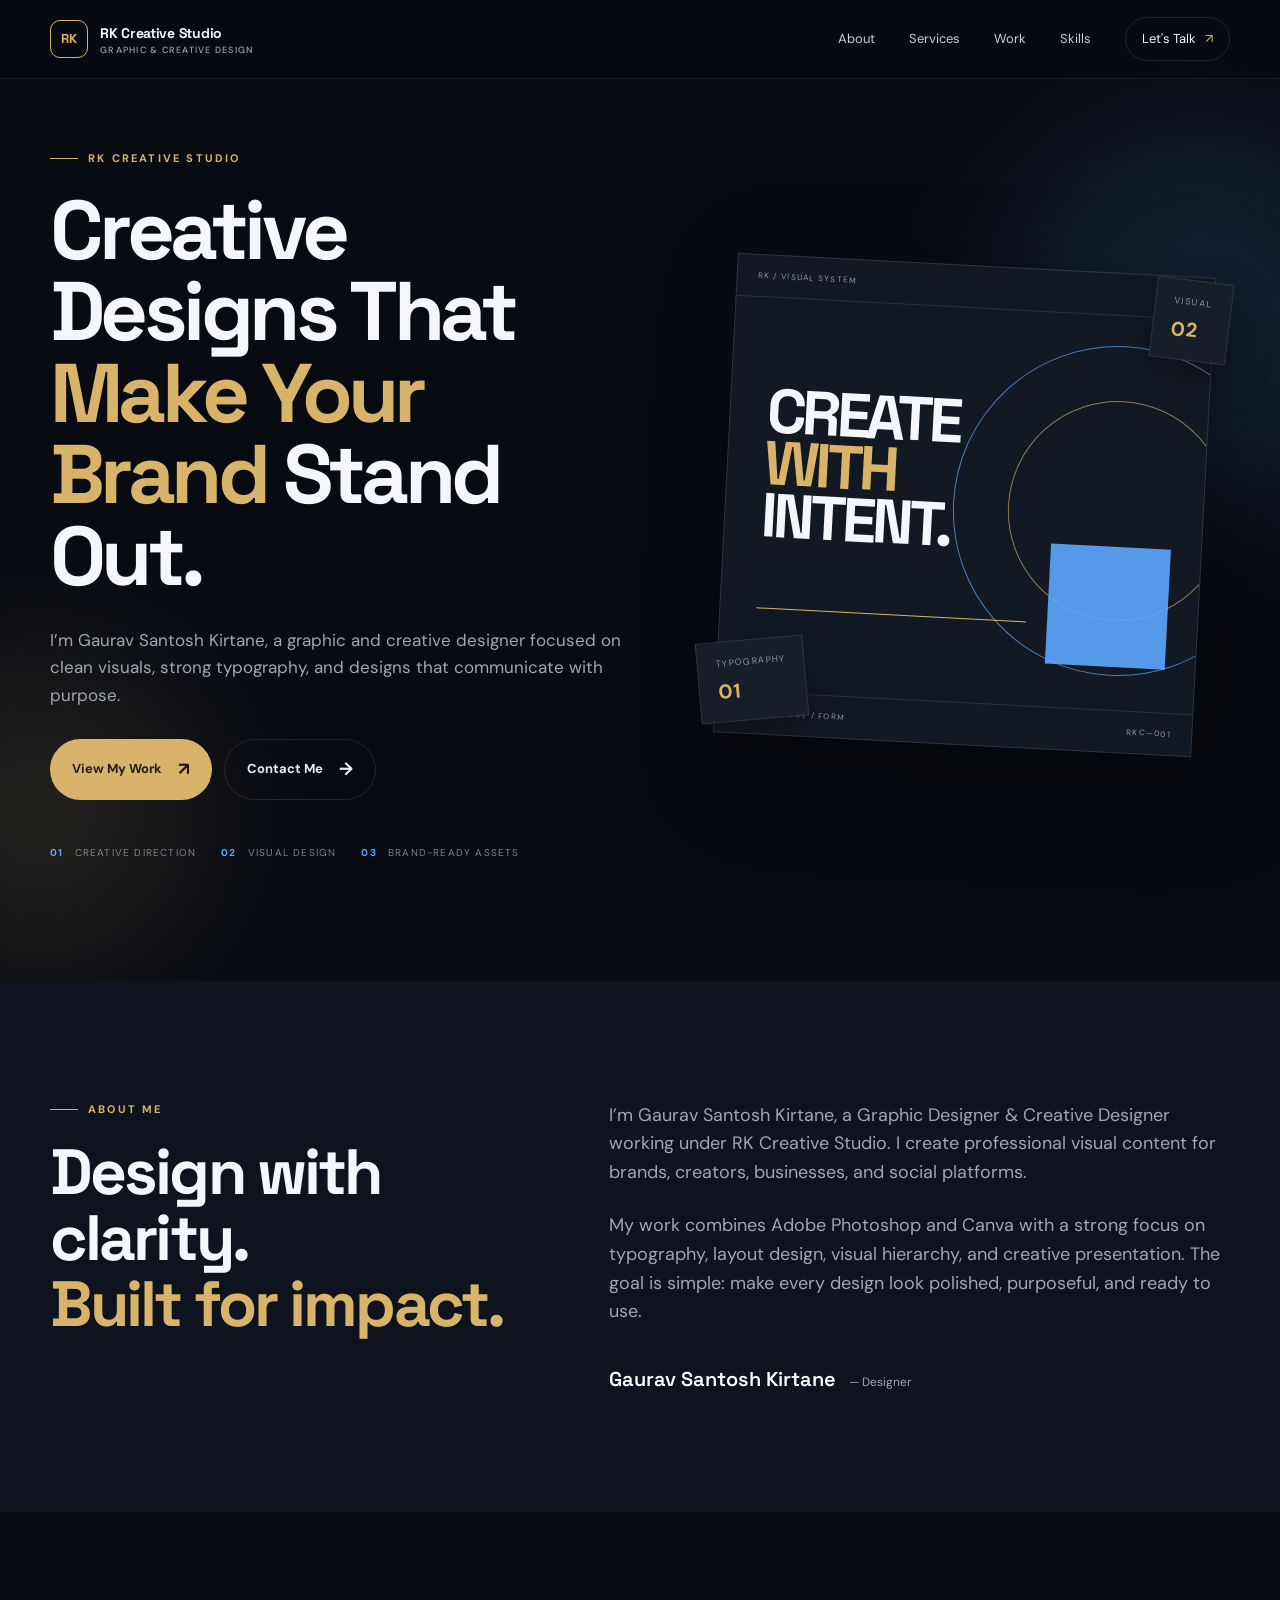
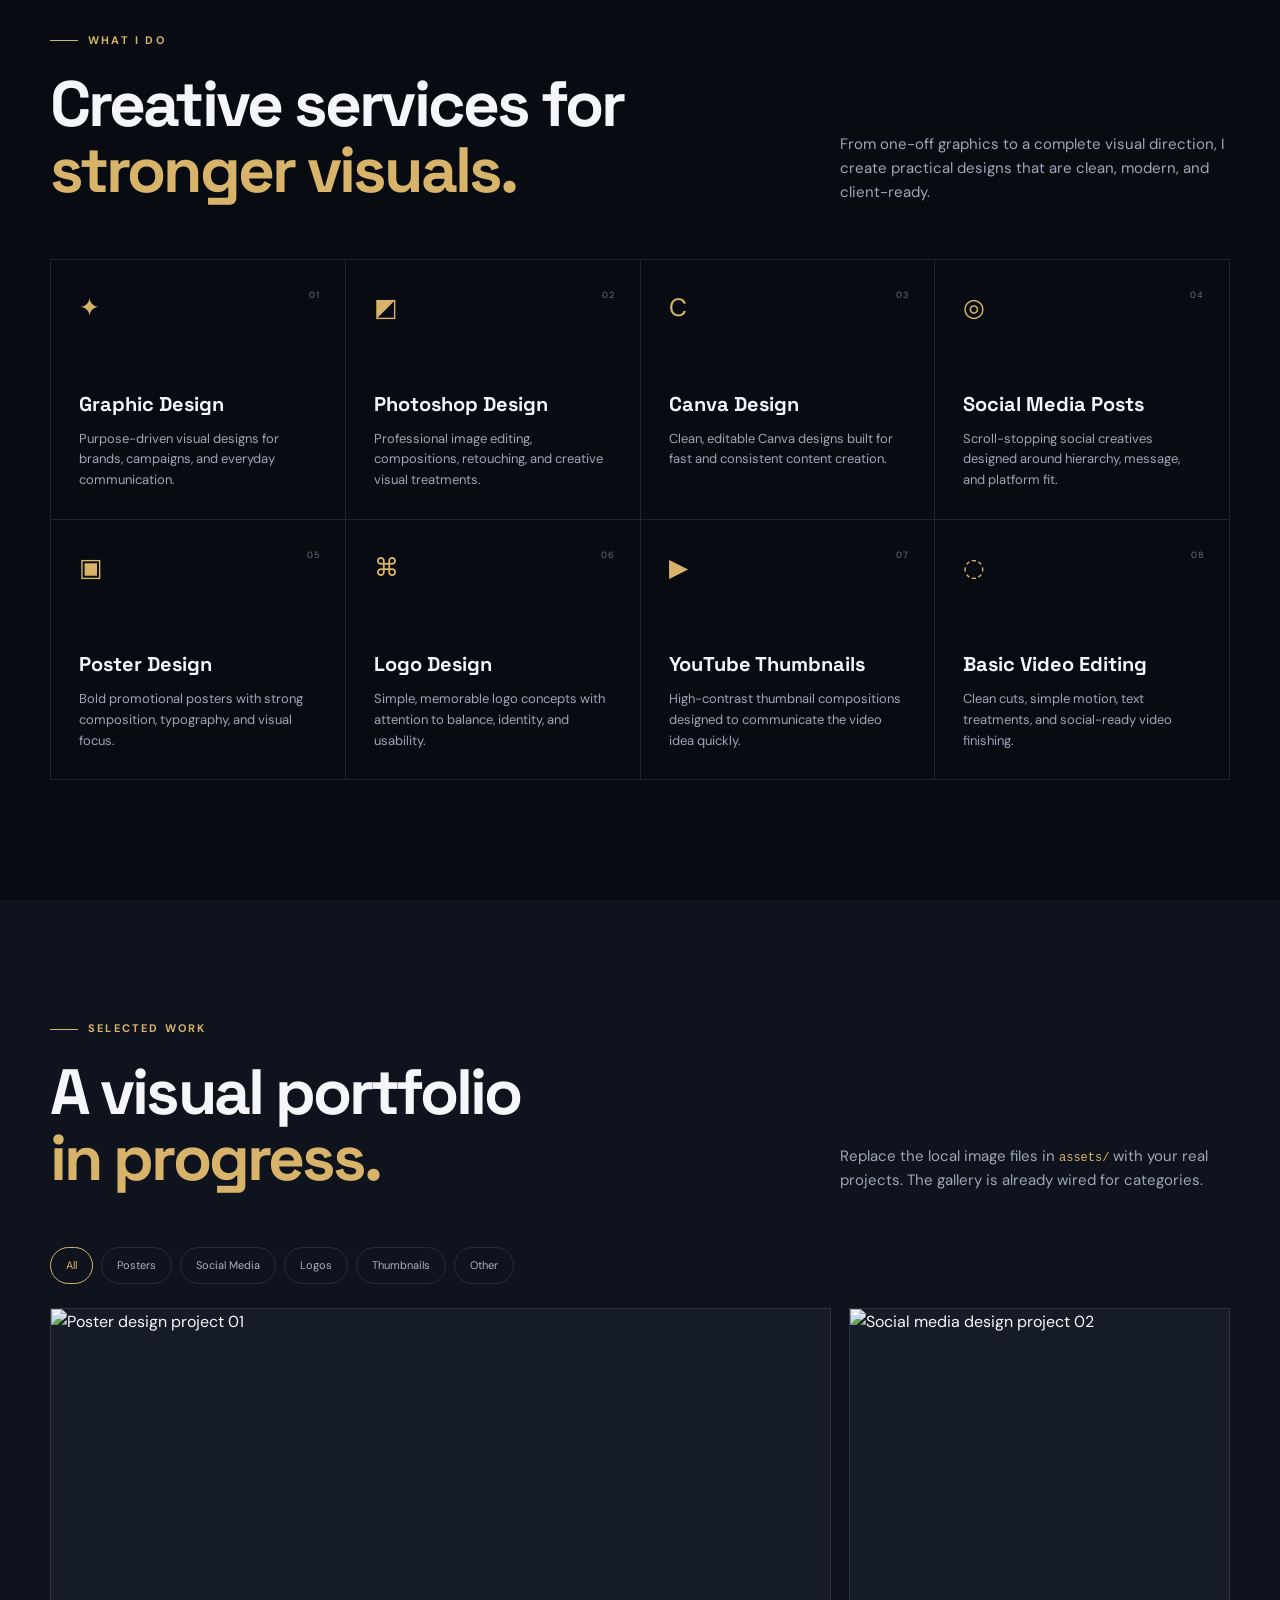
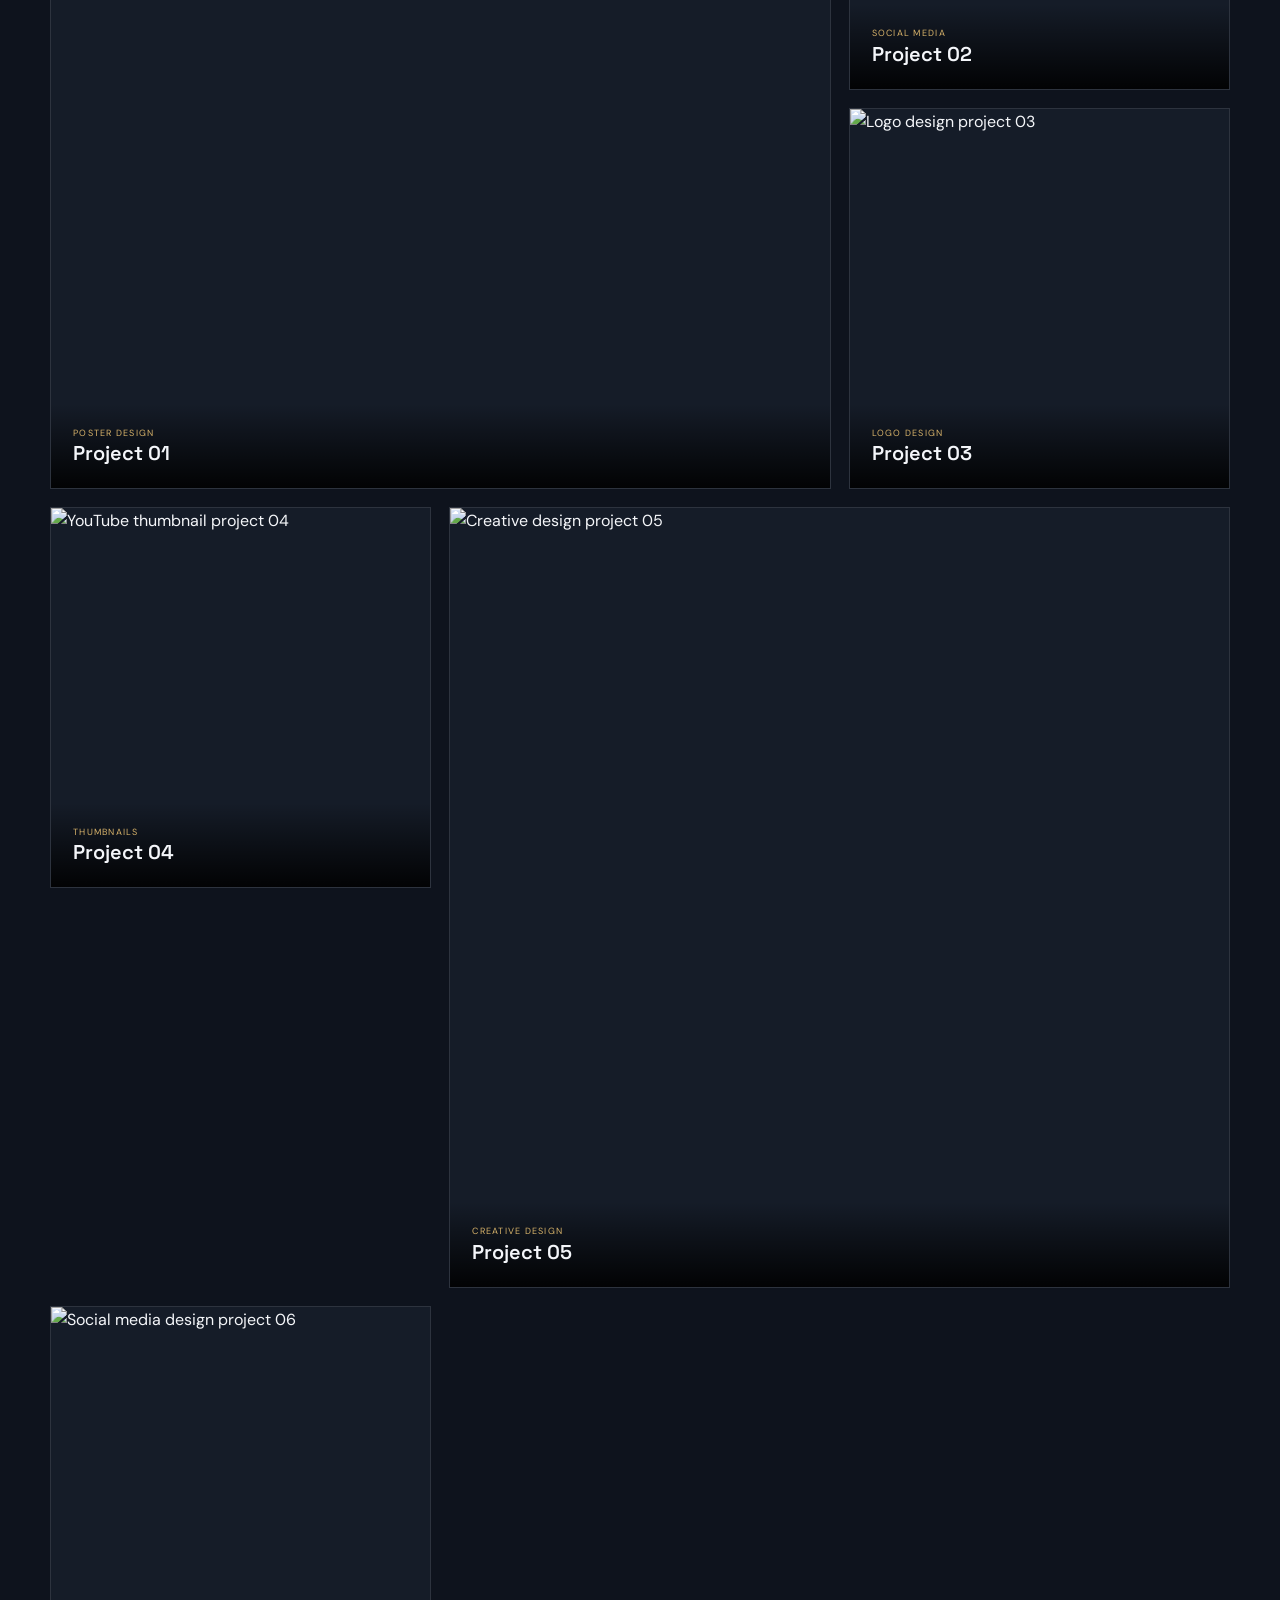
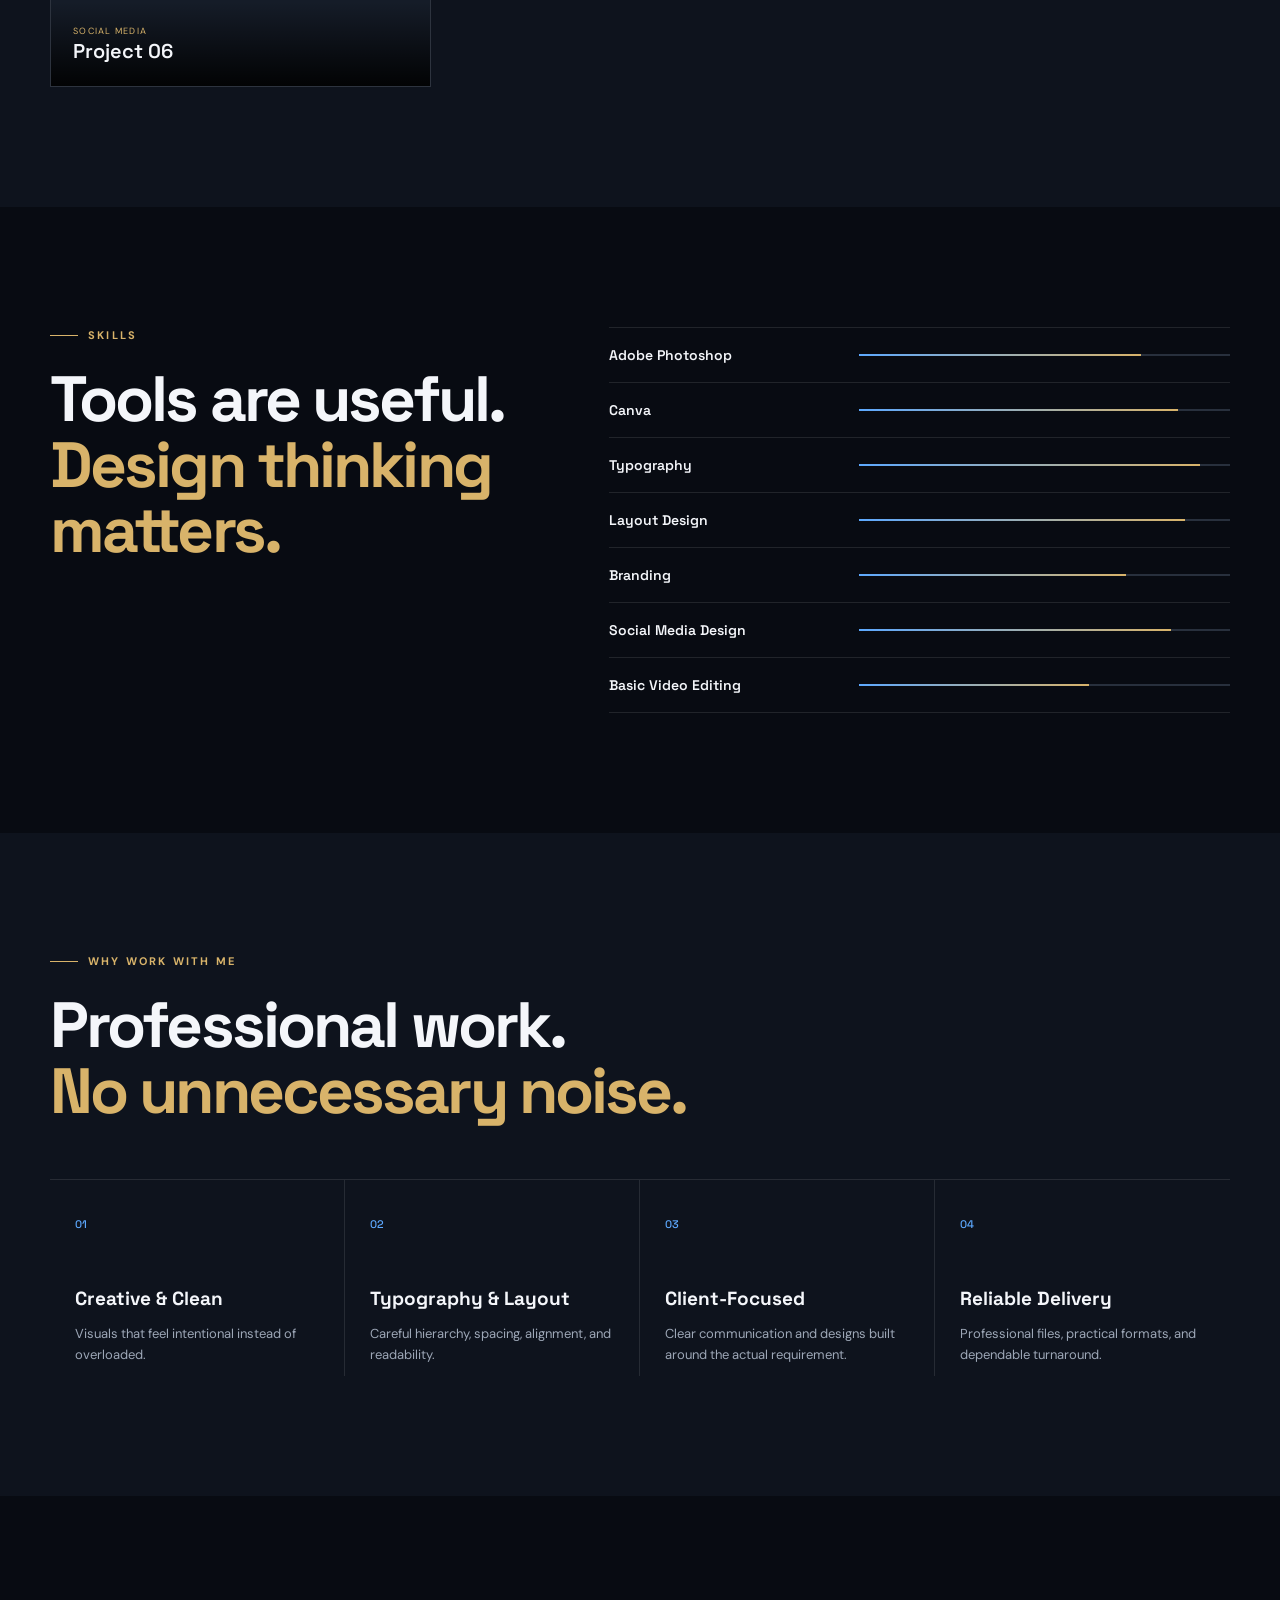
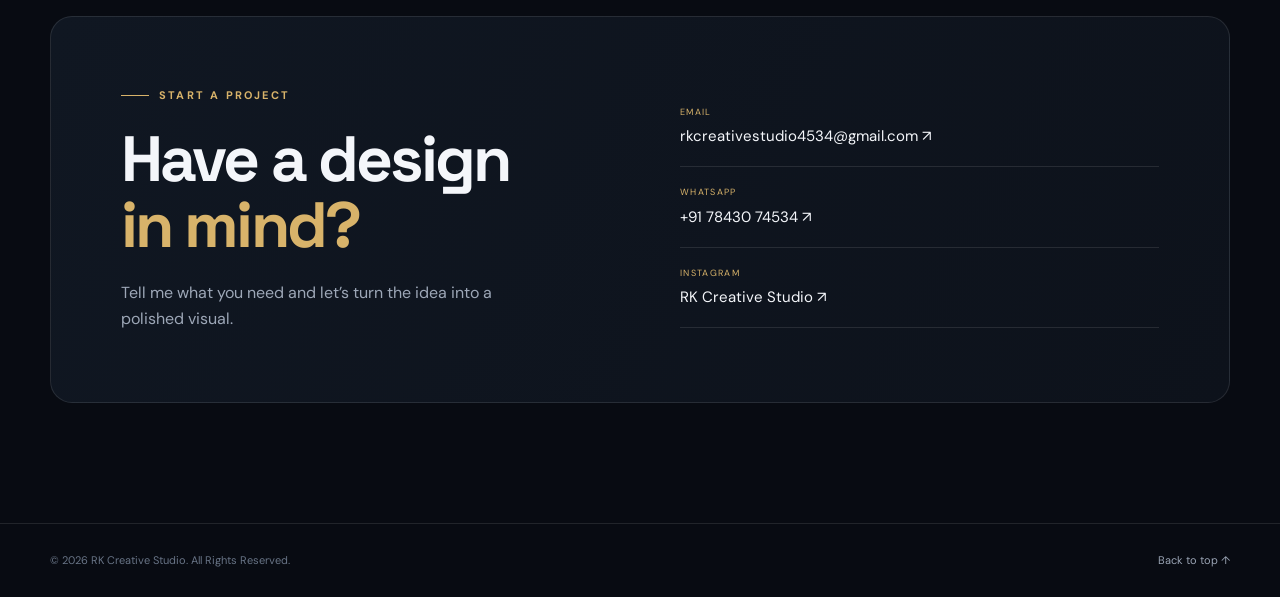
==== commit f1974e0b: "Update Instagram profile link" ====
--- a/index.html
+++ b/index.html
@@ -41,6 +41,6 @@
 </div></div></section>
 <section class="skills section" id="skills"><div class="container two-col skills-layout"><div class="section-intro reveal"><p class="eyebrow"><span></span> Skills</p><h2>Tools are useful.<br><em>Design thinking matters.</em></h2></div><div class="skills-list reveal"><div class="skill"><span>Adobe Photoshop</span><i><b></b></i></div><div class="skill"><span>Canva</span><i><b></b></i></div><div class="skill"><span>Typography</span><i><b></b></i></div><div class="skill"><span>Layout Design</span><i><b></b></i></div><div class="skill"><span>Branding</span><i><b></b></i></div><div class="skill"><span>Social Media Design</span><i><b></b></i></div><div class="skill"><span>Basic Video Editing</span><i><b></b></i></div></div></div></section>
 <section class="why section section-dark"><div class="container"><div class="section-heading reveal"><div><p class="eyebrow"><span></span> Why Work With Me</p><h2>Professional work.<br><em>No unnecessary noise.</em></h2></div></div><div class="why-grid"><div class="why-item reveal"><strong>01</strong><h3>Creative &amp; Clean</h3><p>Visuals that feel intentional instead of overloaded.</p></div><div class="why-item reveal"><strong>02</strong><h3>Typography &amp; Layout</h3><p>Careful hierarchy, spacing, alignment, and readability.</p></div><div class="why-item reveal"><strong>03</strong><h3>Client-Focused</h3><p>Clear communication and designs built around the actual requirement.</p></div><div class="why-item reveal"><strong>04</strong><h3>Reliable Delivery</h3><p>Professional files, practical formats, and dependable turnaround.</p></div></div></div></section>
-<section class="contact section" id="contact"><div class="container contact-box reveal"><div><p class="eyebrow"><span></span> Start a Project</p><h2>Have a design<br><em>in mind?</em></h2><p>Tell me what you need and let’s turn the idea into a polished visual.</p></div><div class="contact-actions"><a class="contact-link" href="mailto:rkcreativestudio4534@gmail.com"><small>Email</small><span>rkcreativestudio4534@gmail.com ↗</span></a><a class="contact-link" href="https://wa.me/917843074534" target="_blank" rel="noopener"><small>WhatsApp</small><span>+91 78430 74534 ↗</span></a><a class="contact-link" href="https://www.instagram.com/rkcreativestudio69/" target="_blank" rel="noopener"><small>Instagram</small><span>RK Creative Studio ↗</span></a></div></div></section>
+<section class="contact section" id="contact"><div class="container contact-box reveal"><div><p class="eyebrow"><span></span> Start a Project</p><h2>Have a design<br><em>in mind?</em></h2><p>Tell me what you need and let’s turn the idea into a polished visual.</p></div><div class="contact-actions"><a class="contact-link" href="mailto:rkcreativestudio4534@gmail.com"><small>Email</small><span>rkcreativestudio4534@gmail.com ↗</span></a><a class="contact-link" href="https://wa.me/917843074534" target="_blank" rel="noopener"><small>WhatsApp</small><span>+91 78430 74534 ↗</span></a><a class="contact-link" href="https://www.instagram.com/rkcreativestudio369/" target="_blank" rel="noopener"><small>Instagram</small><span>RK Creative Studio ↗</span></a></div></div></section>
 </main><footer class="footer"><div class="container footer-inner"><span>© 2026 RK Creative Studio. All Rights Reserved.</span><a href="#top">Back to top ↑</a></div></footer><script src="script.js"></script>
 </body></html>
--- a/style.css
+++ b/style.css
@@ -1 +1,2 @@
-*{box-sizing:border-box;margin:0;padding:0}html{scroll-behavior:smooth}body{background:#090909;color:#f4f1ea;font-family:Arial,sans-serif;overflow-x:hidden}.nav{height:82px;padding:0 5%;display:flex;align-items:center;justify-content:space-between;border-bottom:1px solid #222;position:sticky;top:0;z-index:10;background:rgba(9,9,9,.9);backdrop-filter:blur(12px)}a{color:inherit;text-decoration:none}.brand{display:flex;align-items:center;gap:10px}.brand span,.brand b{font-size:21px;font-weight:800}.brand small{font-size:9px;letter-spacing:2px;color:#aaa}.nav nav{display:flex;gap:30px;font-size:12px;color:#bbb}.nav nav a:hover,.nav-cta:hover{color:#e4b84a}.nav-cta{font-size:11px;border:1px solid #333;border-radius:999px;padding:11px 16px}.nav-cta span{color:#e4b84a}.hero{min-height:calc(100vh - 82px);padding:8vh 5vw;display:grid;grid-template-columns:1.05fr .95fr;align-items:center;gap:5vw}.eyebrow{font-size:10px;letter-spacing:2px;color:#999}.eyebrow i{display:inline-block;width:22px;height:1px;background:#c99b37;margin:0 10px 3px}.hero h1{font-size:clamp(64px,9vw,132px);line-height:.86;letter-spacing:-6px;margin:25px 0 35px}.hero h1 em,h2 em{font-style:normal;color:#d4a73e}.lead{max-width:560px;color:#aaa;line-height:1.75;font-size:15px}.actions{display:flex;align-items:center;gap:26px;margin-top:34px}.btn{display:inline-flex;gap:22px;padding:15px 20px;border-radius:999px;font-size:11px;font-weight:700;transition:.3s}.primary{background:#d5a63d;color:#0b0b0b}.primary:hover{transform:translateY(-3px)}.text-link{font-size:11px;color:#ccc}.hero-visual{height:580px;position:relative;display:flex;align-items:center;justify-content:center;overflow:hidden;border:1px solid #252525;background:radial-gradient(circle at 50% 42%,#292116,#11100e 35%,#080808 68%)}.halo{width:330px;height:330px;border-radius:50%;background:radial-gradient(circle,#c79a38,rgba(199,154,56,.2) 35%,transparent 70%);filter:blur(8px);animation:pulse 4s ease-in-out infinite}.rk-mark{position:absolute;font-size:160px;font-weight:800;letter-spacing:-25px;transform:skew(-8deg);animation:float 5s ease-in-out infinite}.rk-mark b:first-child{color:#e1b347}.rk-mark b:last-child{color:#dedede}.hero-label{position:absolute;left:26px;bottom:25px;font-size:10px;letter-spacing:2px;color:#999}.hero-label span{color:#d4a73e}.scroll-note{position:absolute;right:25px;top:25px;writing-mode:vertical-rl;font-size:9px;letter-spacing:2px;color:#777}.marquee{border-block:1px solid #272727;overflow:hidden;white-space:nowrap;padding:18px 0;background:#d4a73e;color:#090909;font-size:11px;font-weight:700;letter-spacing:2px}.marquee div{display:inline-block;animation:marquee 22s linear infinite}.marquee i{margin:0 30px}.section{padding:140px 5vw}.section-head{display:flex;justify-content:space-between;align-items:end;gap:30px;margin-bottom:65px}.section h2,.contact h2{font-size:clamp(48px,6.5vw,92px);line-height:.9;letter-spacing:-5px;margin-top:22px}.section-note{max-width:310px;color:#777;font-size:12px;line-height:1.7}.projects{display:grid;grid-template-columns:repeat(3,1fr);gap:18px}.project{border:1px solid #252525;background:#101010;transition:.5s;overflow:hidden}.project:hover{transform:translateY(-10px);border-color:#5a4520}.project-media{height:420px;position:relative;padding:20px;display:flex;flex-direction:column;justify-content:space-between;overflow:hidden}.media-one{background:linear-gradient(145deg,#1d1710,#33220c)}.media-two{background:linear-gradient(145deg,#171717,#242424)}.media-three{background:linear-gradient(145deg,#111,#261e12)}.project-media span,.project-media small,.project-media strong{position:relative;z-index:1}.project-media span{font-size:10px;color:#aaa}.project-media strong{font-size:70px;align-self:center;transform:rotate(-8deg);text-shadow:0 12px 35px #000}.project-media small{font-size:9px;letter-spacing:2px;color:#999}.project-info{padding:22px;display:flex;justify-content:space-between;gap:15px}.project-info p{font-size:9px;letter-spacing:1px;color:#d4a73e;margin-bottom:9px}.project-info h3{font-size:14px;line-height:1.45}.project-info a{font-size:10px;color:#999;white-space:nowrap}.services-section{background:#0e0e0e;border-block:1px solid #222}.service-list{border-top:1px solid #292929}.service{display:grid;grid-template-columns:70px 1fr 30px;align-items:center;padding:34px 0;border-bottom:1px solid #292929;transition:.3s}.service:hover{padding-left:18px}.service>span{font-size:10px;color:#666}.service h3{font-size:27px}.service p{font-size:12px;color:#777;margin-top:8px}.service>b{color:#d4a73e}.about{display:grid;grid-template-columns:1fr 1fr;gap:10vw}.about-copy>p{font-size:19px;line-height:1.8;color:#c4c4c4;max-width:650px}.stats{display:flex;gap:50px;margin-top:65px}.stats strong{display:block;font-size:35px;color:#d4a73e}.stats span{display:block;color:#777;font-size:9px;letter-spacing:1px;margin-top:7px}.contact{padding:150px 5vw;display:grid;grid-template-columns:1fr 1fr;gap:10vw;border-top:1px solid #242424}.contact>div>p:not(.eyebrow){color:#888;margin-top:25px}.contact-card{border-top:1px solid #292929}.contact-card a{display:grid;grid-template-columns:90px 1fr 20px;align-items:center;padding:22px 0;border-bottom:1px solid #292929;transition:.3s}.contact-card a:hover{padding-left:12px}.contact-card span{font-size:9px;color:#666;text-transform:uppercase}.contact-card strong{font-size:13px;font-weight:500;overflow-wrap:anywhere}.contact-card b{color:#d4a73e}footer{padding:30px 5vw;border-top:1px solid #242424;display:flex;justify-content:space-between;color:#666;font-size:9px;letter-spacing:1px}footer .brand b{font-size:14px;margin-right:8px;color:#d4a73e}@keyframes pulse{50%{transform:scale(1.08);opacity:.75}}@keyframes float{50%{transform:translateY(-12px) skew(-8deg)}}@keyframes marquee{to{transform:translateX(-50%)}}@media(max-width:800px){.nav nav{display:none}.hero{grid-template-columns:1fr;padding-top:55px}.hero-visual{height:430px}.projects{grid-template-columns:1fr}.project-media{height:360px}.section{padding:95px 6vw}.section-head,.about,.contact{display:block}.section-note{margin-top:25px}.about-copy{margin-top:45px}.contact-card{margin-top:50px}.stats{gap:25px;flex-wrap:wrap}.service{grid-template-columns:45px 1fr 20px}.service h3{font-size:21px}.hero h1{font-size:64px}.contact{padding:100px 6vw}footer{gap:15px;flex-wrap:wrap}}+@import url('https://fonts.googleapis.com/css2?family=DM+Sans:wght@400;500;600;700&family=Space+Grotesk:wght@400;500;600;700&display=swap');
+:root{--bg:#080b12;--surface:#0e131d;--surface-2:#111826;--text:#f4f6fa;--muted:#9da7b7;--line:rgba(255,255,255,.1);--gold:#d8b36a;--blue:#5da9ff;--max:1180px;--radius:22px}*{box-sizing:border-box;margin:0;padding:0}html{scroll-behavior:smooth}body{font-family:"DM Sans",sans-serif;background:var(--bg);color:var(--text);line-height:1.6;overflow-x:hidden}body.menu-open{overflow:hidden}a{color:inherit;text-decoration:none}button{font:inherit}img{display:block;width:100%;height:100%;object-fit:cover}.container{width:min(var(--max),calc(100% - 48px));margin:auto}.section{padding:120px 0;position:relative}.section-dark{background:var(--surface)}.eyebrow{font-size:11px;text-transform:uppercase;letter-spacing:.2em;color:var(--gold);font-weight:700;display:flex;align-items:center;gap:10px;margin-bottom:22px}.eyebrow span{width:28px;height:1px;background:var(--gold)}h1,h2,h3,.brand{font-family:"Space Grotesk",sans-serif}h1{font-size:clamp(52px,6.5vw,92px);line-height:.98;letter-spacing:-.055em;max-width:760px}h1 em,h2 em{font-style:normal;color:var(--gold)}h2{font-size:clamp(42px,5vw,68px);line-height:1.03;letter-spacing:-.045em}p{color:var(--muted)}.site-header{position:fixed;top:0;left:0;width:100%;z-index:50;background:rgba(8,11,18,.76);backdrop-filter:blur(18px);border-bottom:1px solid rgba(255,255,255,.06)}.navbar{height:78px;display:flex;align-items:center;justify-content:space-between}.brand{display:flex;align-items:center;gap:12px}.brand-mark{display:grid;place-items:center;width:38px;height:38px;border:1px solid var(--gold);border-radius:10px;color:var(--gold);font-weight:700;font-size:13px}.brand-copy{display:flex;flex-direction:column;font-size:14px;letter-spacing:-.02em}.brand-copy small{font:500 9px "DM Sans";text-transform:uppercase;letter-spacing:.14em;color:var(--muted)}.nav-links{display:flex;align-items:center;gap:34px;font-size:13px;color:#c8cfda}.nav-links a{transition:.25s}.nav-links a:hover{color:var(--gold)}.nav-cta{border:1px solid var(--line);padding:11px 16px;border-radius:999px;color:var(--text)!important}.nav-cta span{color:var(--gold);margin-left:6px}.menu-toggle{display:none;background:none;border:0;color:white;width:42px}.menu-toggle span{display:block;height:2px;background:#fff;margin:6px 0}.hero{min-height:860px;display:grid;align-items:center;padding-top:150px;overflow:hidden}.hero-grid{display:grid;grid-template-columns:1.05fr .95fr;align-items:center;gap:60px}.hero-text{font-size:17px;max-width:620px;margin:30px 0}.hero-actions{display:flex;gap:12px;flex-wrap:wrap}.btn{display:inline-flex;align-items:center;gap:16px;border-radius:999px;padding:15px 22px;font-weight:700;font-size:13px;transition:.25s}.btn span{font-size:18px}.btn-primary{background:var(--gold);color:#111}.btn-primary:hover{transform:translateY(-2px);box-shadow:0 10px 30px rgba(216,179,106,.18)}.btn-ghost{border:1px solid var(--line);color:#e9edf5}.btn-ghost:hover{border-color:var(--gold);color:var(--gold)}.hero-meta{display:flex;gap:25px;margin-top:45px;flex-wrap:wrap}.hero-meta span{font-size:10px;text-transform:uppercase;letter-spacing:.12em;color:#788395}.hero-meta b{color:var(--blue);margin-right:7px}.hero-art{height:560px;position:relative;display:grid;place-items:center}.design-board{width:min(480px,90%);height:480px;background:#121923;border:1px solid rgba(255,255,255,.12);box-shadow:30px 30px 100px rgba(0,0,0,.4);transform:rotate(3deg);position:relative;overflow:hidden}.board-top,.board-bottom{height:42px;padding:0 20px;display:flex;justify-content:space-between;align-items:center;font-size:8px;letter-spacing:.16em;color:#8c98a9;border-bottom:1px solid var(--line)}.board-bottom{position:absolute;bottom:0;width:100%;border-top:1px solid var(--line);border-bottom:0}.board-main{height:396px;position:relative;overflow:hidden}.board-type{position:absolute;left:36px;top:88px;font:700 62px/.84 "Space Grotesk";letter-spacing:-.07em;z-index:2}.board-type span{color:var(--gold)}.ring{position:absolute;border:1px solid rgba(93,169,255,.7);border-radius:50%}.ring-one{width:330px;height:330px;right:-80px;top:30px}.ring-two{width:220px;height:220px;right:-25px;top:85px;border-color:rgba(216,179,106,.65)}.blue-block{position:absolute;width:120px;height:120px;background:var(--blue);right:30px;bottom:45px;opacity:.9}.gold-line{position:absolute;width:270px;height:1px;background:var(--gold);left:36px;bottom:85px}.floating-card{position:absolute;background:#171e29;border:1px solid var(--line);padding:14px 18px;font-size:9px;letter-spacing:.16em;color:#8994a5;box-shadow:0 15px 40px rgba(0,0,0,.35)}.floating-card strong{display:block;color:var(--gold);font-size:20px;margin-top:5px}.card-a{left:0;bottom:65px;transform:rotate(-5deg)}.card-b{right:0;top:55px;transform:rotate(7deg)}.hero-orb{position:absolute;border-radius:50%;filter:blur(80px);opacity:.15;pointer-events:none}.orb-one{width:360px;height:360px;background:var(--blue);right:-100px;top:140px}.orb-two{width:280px;height:280px;background:var(--gold);left:-100px;bottom:30px}.two-col{display:grid;grid-template-columns:.85fr 1.15fr;gap:100px}.about-copy{max-width:650px}.about-copy p{font-size:18px;margin-bottom:24px}.signature{margin-top:40px;color:#fff;font:600 20px "Space Grotesk"}.signature span{color:var(--muted);font:400 12px "DM Sans";margin-left:8px}.section-heading{display:flex;justify-content:space-between;align-items:end;gap:50px;margin-bottom:55px}.section-heading>p{max-width:390px;font-size:15px}.section-heading code{color:var(--gold);font-size:12px}.service-grid{display:grid;grid-template-columns:repeat(4,1fr);border-top:1px solid var(--line);border-left:1px solid var(--line)}.service-card{min-height:260px;padding:28px;border-right:1px solid var(--line);border-bottom:1px solid var(--line);position:relative;transition:.3s;background:transparent}.service-card:hover{background:var(--surface-2);transform:translateY(-4px)}.service-icon{font-size:25px;color:var(--gold);display:block;margin-bottom:60px}.service-no{position:absolute;right:25px;top:28px;font-size:9px;color:#667185;letter-spacing:.1em}.service-card h3{font-size:20px;margin-bottom:9px}.service-card p{font-size:13px}.filters{display:flex;gap:8px;flex-wrap:wrap;margin-bottom:24px}.filter{background:none;border:1px solid var(--line);color:#aab3c0;border-radius:999px;padding:9px 15px;font-size:11px;cursor:pointer;transition:.2s}.filter:hover,.filter.active{border-color:var(--gold);color:var(--gold)}.portfolio-grid{display:grid;grid-template-columns:repeat(12,1fr);gap:18px}.project{grid-column:span 4;aspect-ratio:1/1;position:relative;overflow:hidden;background:#151c28;border:1px solid var(--line)}.project-large{grid-column:span 8;grid-row:span 2;aspect-ratio:auto}.project-wide{grid-column:span 8}.project img{transition:.5s;filter:saturate(.8)}.project:hover img{transform:scale(1.045);filter:saturate(1)}.project-overlay{position:absolute;inset:auto 0 0;padding:22px;background:linear-gradient(transparent,rgba(0,0,0,.9));display:flex;flex-direction:column}.project-overlay span{font-size:9px;color:var(--gold);text-transform:uppercase;letter-spacing:.14em}.project-overlay strong{font:600 20px "Space Grotesk"}.skills-list{border-top:1px solid var(--line)}.skill{display:grid;grid-template-columns:220px 1fr;gap:30px;align-items:center;padding:18px 0;border-bottom:1px solid var(--line);font:600 14px "Space Grotesk"}.skill i{height:2px;background:#28303d;display:block;position:relative}.skill b{position:absolute;left:0;top:0;width:76%;height:100%;background:linear-gradient(90deg,var(--blue),var(--gold));display:block}.skill:nth-child(2) b{width:86%}.skill:nth-child(3) b{width:92%}.skill:nth-child(4) b{width:88%}.skill:nth-child(5) b{width:72%}.skill:nth-child(6) b{width:84%}.skill:nth-child(7) b{width:62%}.why-grid{display:grid;grid-template-columns:repeat(4,1fr);border-top:1px solid var(--line)}.why-item{padding:30px 25px 10px;border-right:1px solid var(--line)}.why-item:last-child{border-right:0}.why-item strong{color:var(--blue);font:500 11px "Space Grotesk"}.why-item h3{margin:48px 0 10px;font-size:19px}.why-item p{font-size:13px}.contact-box{display:grid;grid-template-columns:1fr 1fr;gap:80px;background:linear-gradient(120deg,#101722,#0d121b);border:1px solid var(--line);padding:70px;border-radius:var(--radius)}.contact-box>div>p:not(.eyebrow){max-width:420px;margin-top:22px}.contact-actions{display:flex;flex-direction:column}.contact-link{padding:18px 0;border-bottom:1px solid var(--line);display:flex;flex-direction:column;gap:5px}.contact-link small{color:var(--gold);font-size:9px;text-transform:uppercase;letter-spacing:.15em}.contact-link span{font-size:15px}.contact-link:hover span{color:var(--blue)}.footer{border-top:1px solid var(--line);padding:28px 0;color:#687486;font-size:11px}.footer-inner{display:flex;justify-content:space-between}.footer a{color:#9aa4b4}.skip-link{position:fixed;left:10px;top:10px;z-index:100;padding:10px;background:var(--gold);color:#111;transform:translateY(-150%)}.skip-link:focus{transform:none}.reveal{opacity:0;transform:translateY(20px);transition:opacity .7s ease,transform .7s ease}.reveal.visible{opacity:1;transform:none}@media(max-width:950px){.hero-grid,.two-col,.contact-box{grid-template-columns:1fr}.hero{padding-top:130px}.hero-art{height:500px}.service-grid{grid-template-columns:repeat(2,1fr)}.why-grid{grid-template-columns:repeat(2,1fr)}.why-item:nth-child(2){border-right:0}.section-heading{align-items:start;flex-direction:column}.contact-box{padding:45px}.nav-links{gap:18px}}@media(max-width:700px){.container{width:min(var(--max),calc(100% - 32px))}.section{padding:85px 0}.navbar{height:68px}.menu-toggle{display:block}.nav-links{position:fixed;inset:68px 0 auto 0;background:rgba(8,11,18,.98);border-bottom:1px solid var(--line);padding:25px 20px;display:none;flex-direction:column;align-items:flex-start;gap:20px}.nav-links.open{display:flex}.hero{min-height:auto;padding-top:120px}.hero-grid{gap:40px}.hero-art{height:400px}.design-board{height:360px}.board-main{height:276px}.board-type{font-size:44px;top:60px}.ring-one{width:260px;height:260px}.floating-card{display:none}.service-grid{grid-template-columns:1fr}.portfolio-grid{grid-template-columns:1fr 1fr}.project,.project-large,.project-wide{grid-column:span 1;grid-row:auto;aspect-ratio:1/1}.skill{grid-template-columns:1fr;gap:8px}.why-grid{grid-template-columns:1fr}.why-item{border-right:0!important}.contact-box{padding:32px 24px;gap:40px}.footer-inner{gap:20px;flex-direction:column}.hero-meta{gap:12px}}@media(prefers-reduced-motion:reduce){html{scroll-behavior:auto}.reveal{opacity:1;transform:none;transition:none}.project img,.btn{transition:none}}
